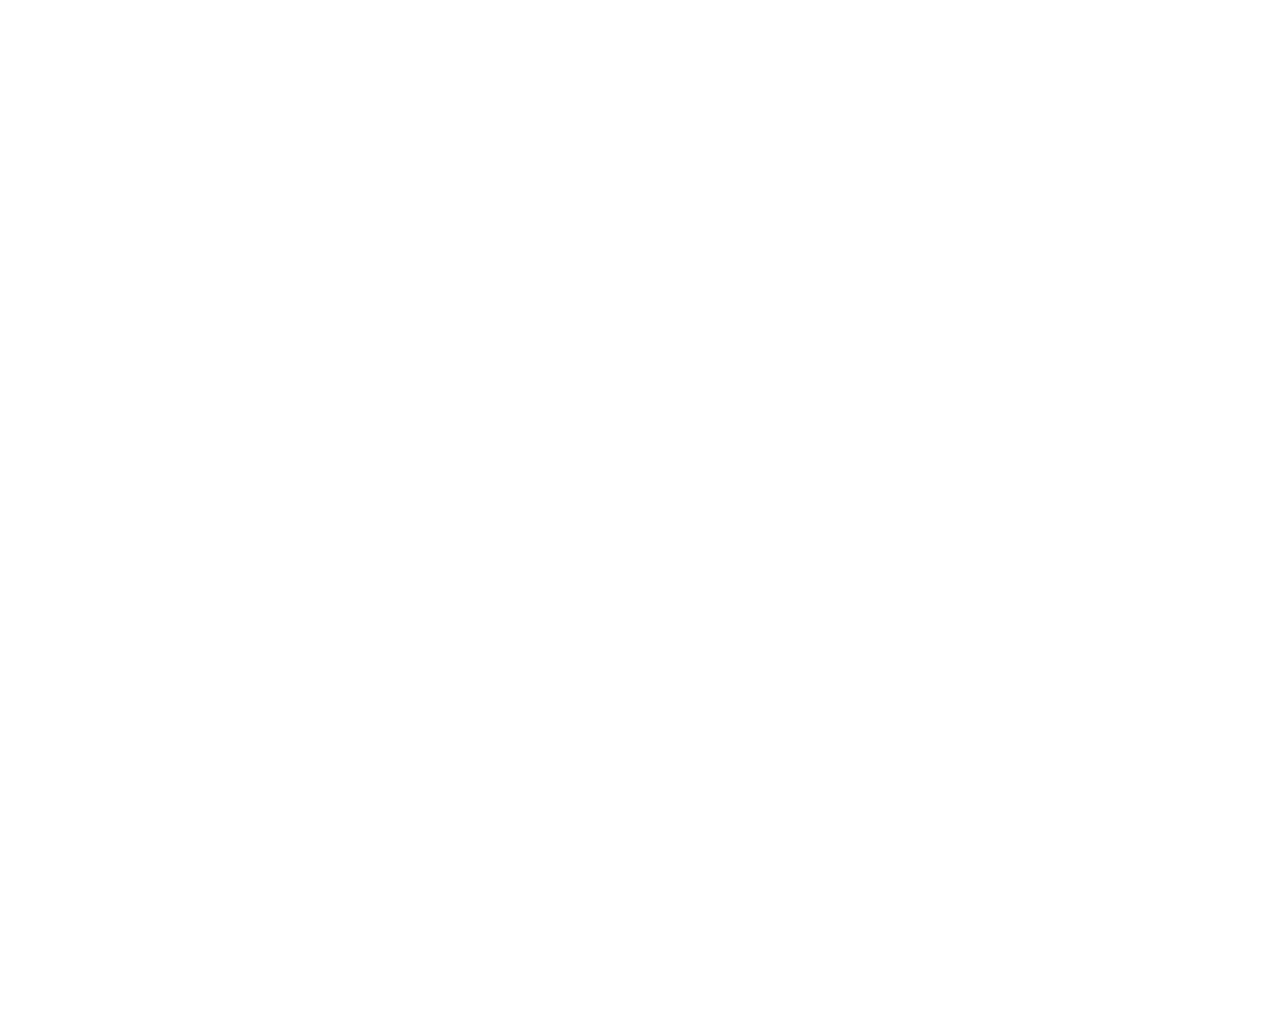
==== index.html @ 85df27fb "index e pastas" ====
<!DOCTYPE html>
<html lang="pt" dir="ltr">
    <head>
        <meta charset="utf-8">
        <link rel="stylesheet" href="css/Style_Jogo.css">
        <title>Desenhando no canvas</title>
    </head>
    <body>
        <header>
        </header>
        <section>
            <canvas id="canva" width="1000" height="1000"></canvas>
            <script src="java/avulso.js" charset="utf-8"></script>
            <script src="java/jogo.js" charset="utf-8"></script>
        </section>
    </body>
</html>
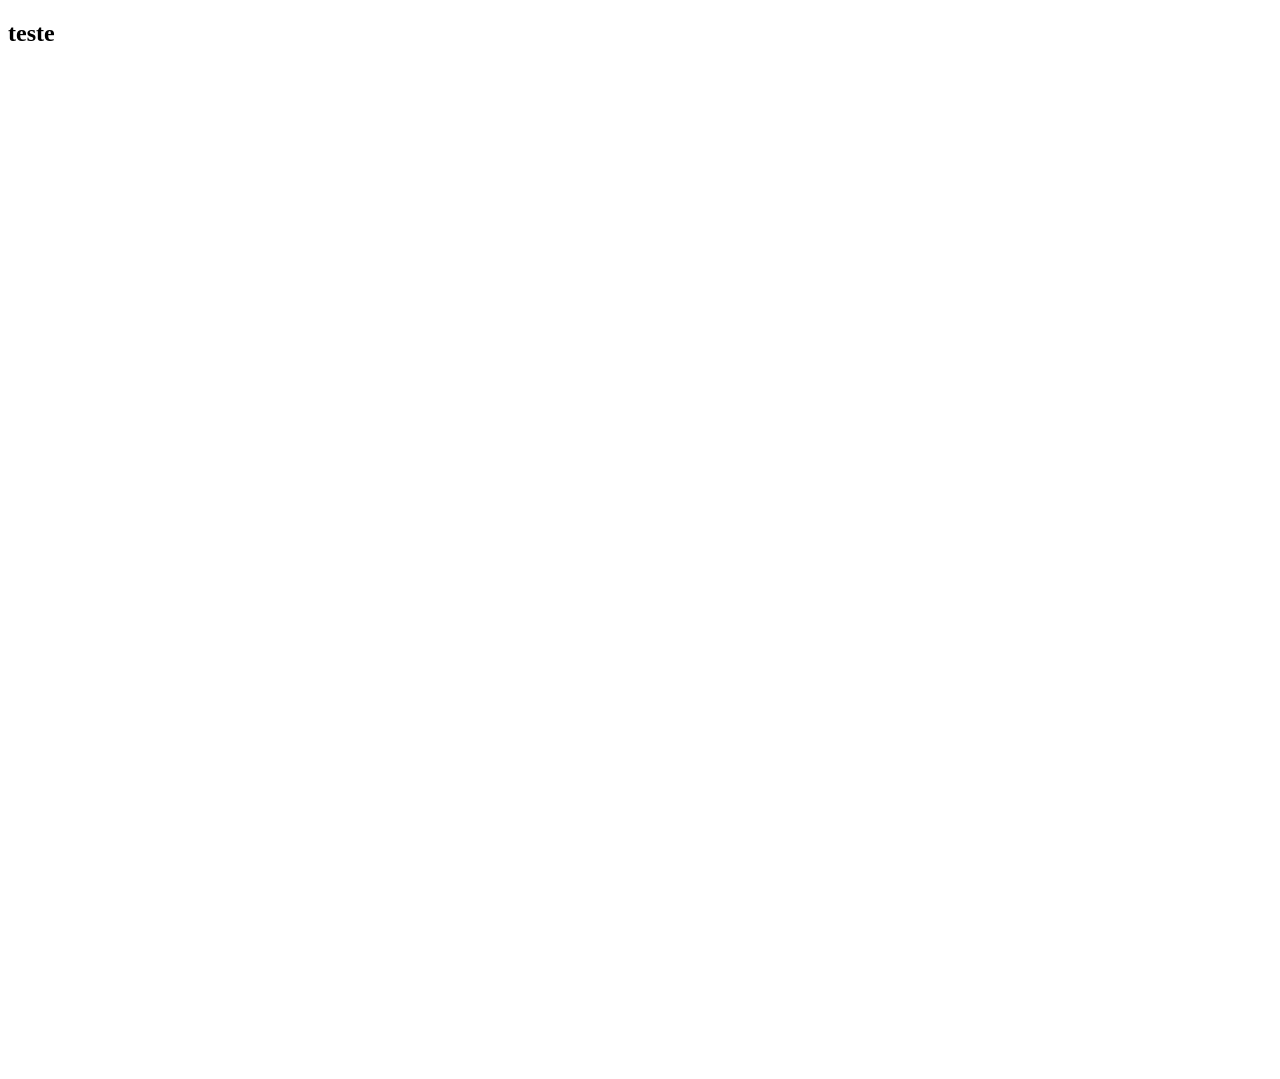
==== commit 2adfdf1c: "pequena mudança" ====
--- a/index.html
+++ b/index.html
@@ -8,6 +8,10 @@
     <body>
         <header>
         </header>
+
+        <section>
+            <h1>teste</h1>
+        </section>
         <section>
             <canvas id="canva" width="1000" height="1000"></canvas>
             <script src="java/avulso.js" charset="utf-8"></script>
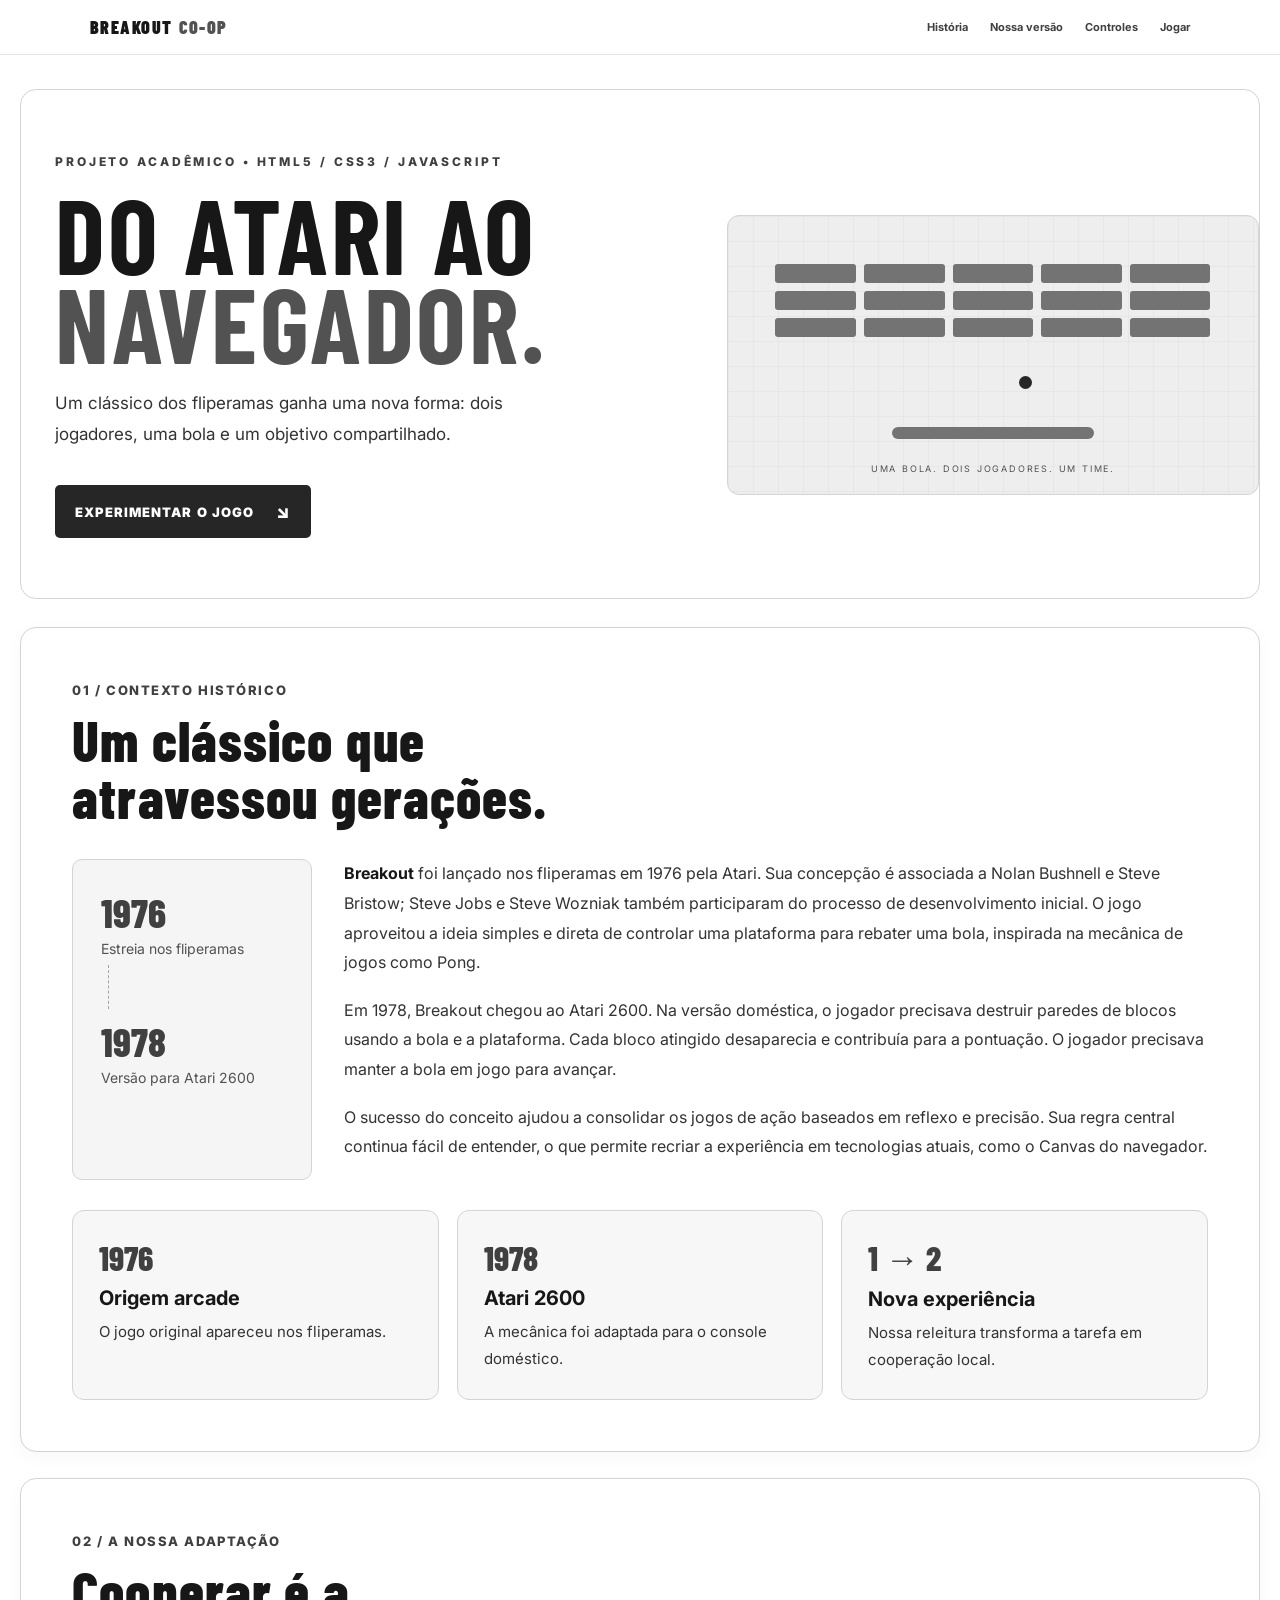
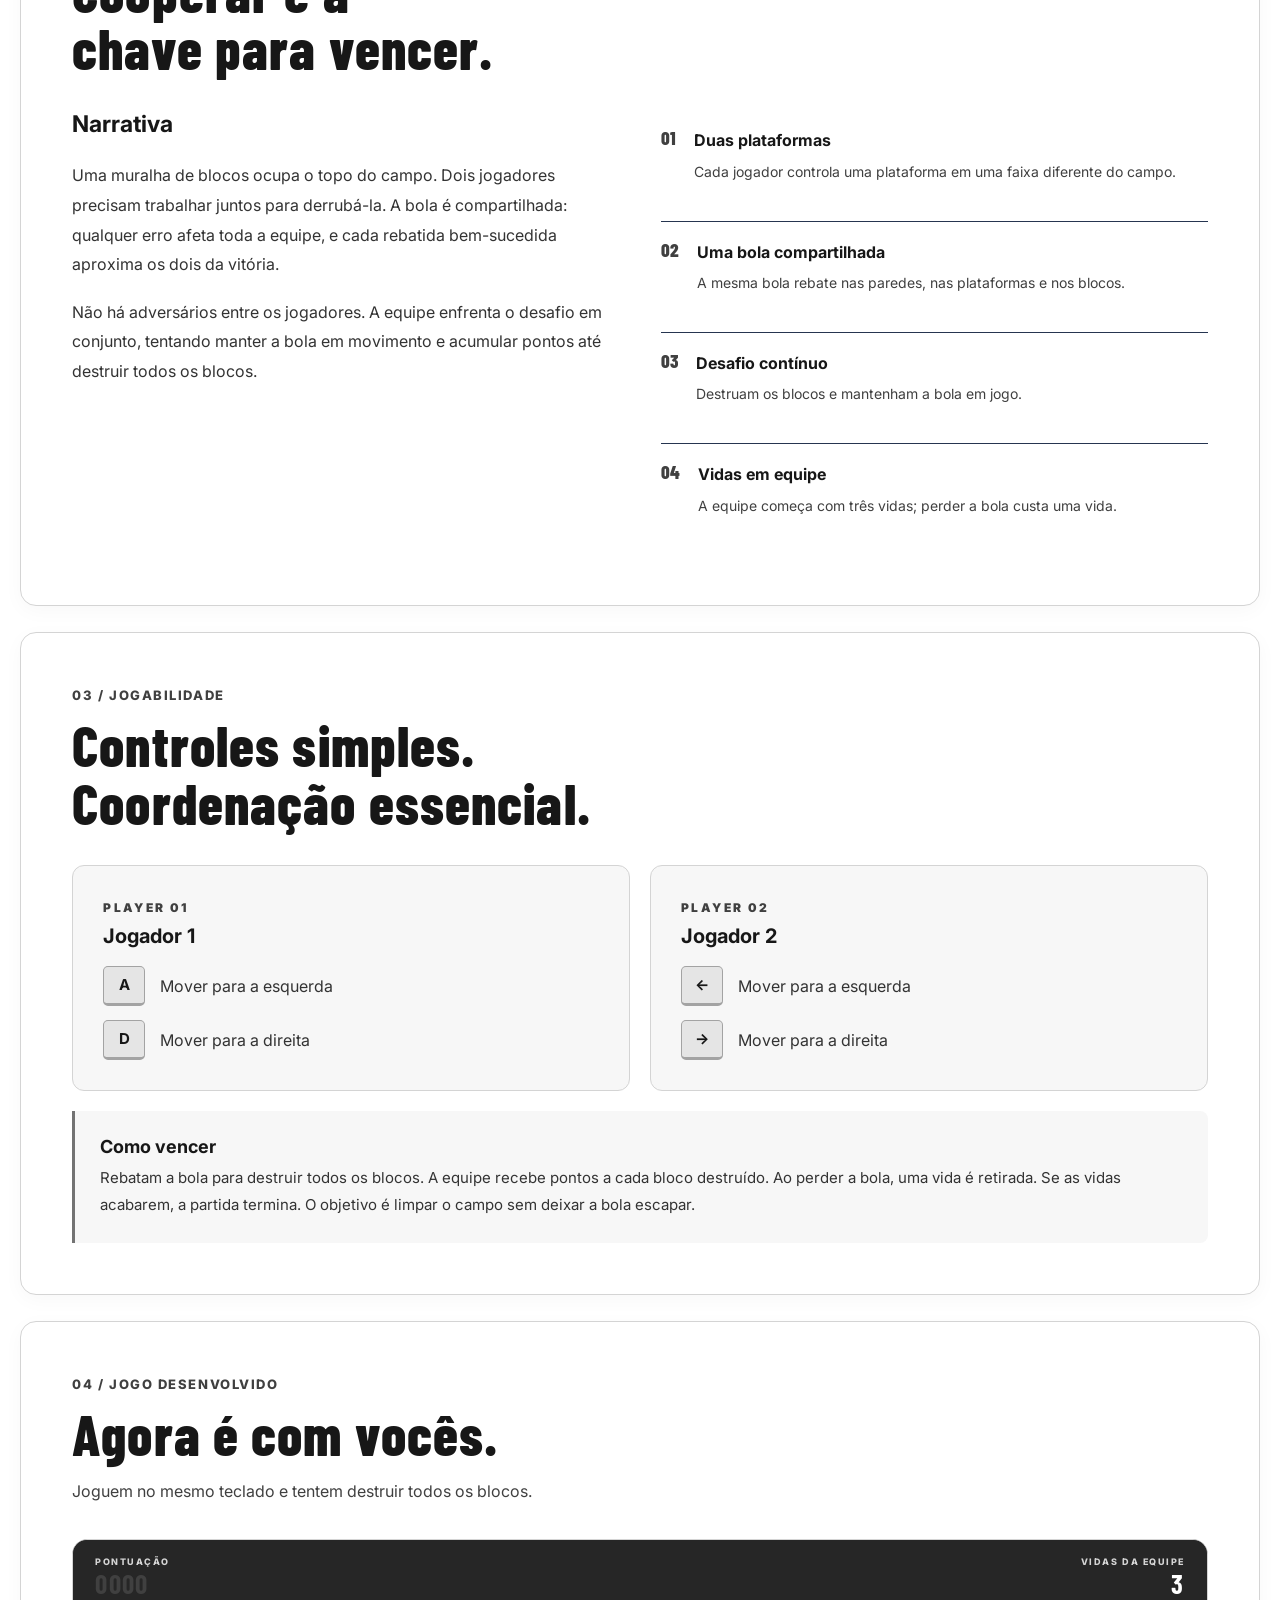
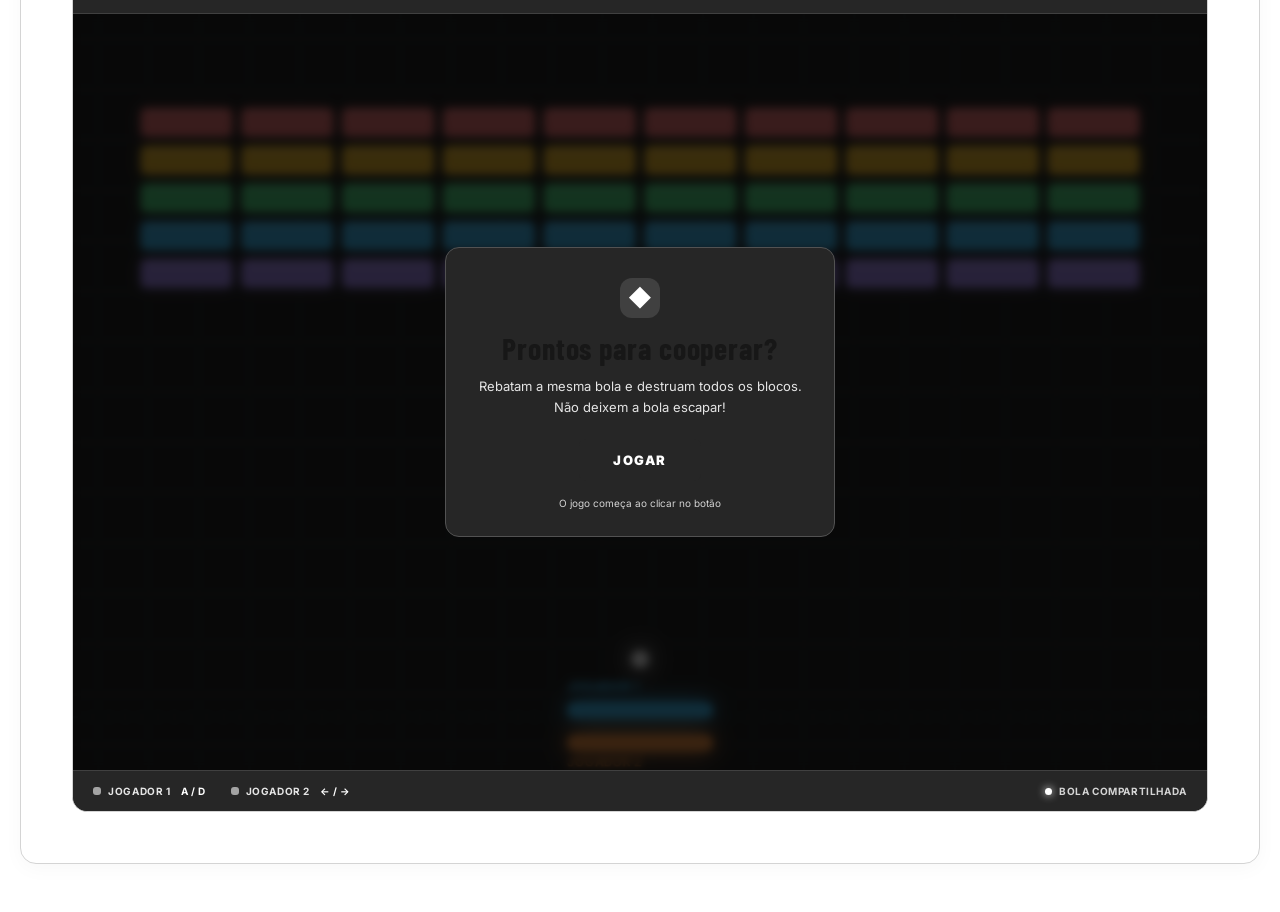
==== commit 2672c6f4: "organaização do projeto" ====
--- a/index.html
+++ b/index.html
@@ -1,21 +1,107 @@
 <!DOCTYPE html>
-<html lang="pt" dir="ltr">
-    <head>
-        <meta charset="utf-8">
-        <link rel="stylesheet" href="css/Style_Jogo.css">
-        <title>Desenhando no canvas</title>
-    </head>
-    <body>
-        <header>
-        </header>
+<html lang="pt-BR">
+<head>
+  <meta charset="UTF-8">
+  <meta name="viewport" content="width=device-width, initial-scale=1.0">
+  <meta name="description" content="Pesquisa e releitura cooperativa de Breakout, clássico da Atari, para navegador.">
+  <title>Breakout Co-op | Do Atari ao navegador</title>
+  <link rel="stylesheet" href="css/style.css">
+</head>
+<body>
+  <nav class="site-nav">
+    <a class="brand" href="#inicio">BREAKOUT<span>CO-OP</span></a>
+    <div class="nav-links">
+      <a href="#historia">História</a>
+      <a href="#proposta">Nossa versão</a>
+      <a href="#controles">Controles</a>
+      <a href="#jogo">Jogar</a>
+    </div>
+  </nav>
 
-        <section>
-            <h1>teste</h1>
-        </section>
-        <section>
-            <canvas id="canva" width="1000" height="1000"></canvas>
-            <script src="java/avulso.js" charset="utf-8"></script>
-            <script src="java/jogo.js" charset="utf-8"></script>
-        </section>
-    </body>
-</html>+  <main class="page">
+    <section class="hero" id="inicio">
+      <p class="eyebrow">PROJETO ACADÊMICO • HTML5 / CSS3 / JAVASCRIPT</p>
+      <h1>DO ATARI AO<br><span>NAVEGADOR.</span></h1>
+      <p class="hero-copy">Um clássico dos fliperamas ganha uma nova forma: dois jogadores, uma bola e um objetivo compartilhado.</p>
+      <a class="hero-cta" href="#jogo">EXPERIMENTAR O JOGO <span>↘</span></a>
+      <div class="hero-art" aria-hidden="true">
+        <div class="hero-bricks"><i></i><i></i><i></i><i></i><i></i><i></i><i></i><i></i><i></i><i></i><i></i><i></i><i></i><i></i><i></i></div>
+        <div class="hero-ball"></div><div class="hero-paddle"></div>
+        <span class="hero-caption">UMA BOLA. DOIS JOGADORES. UM TIME.</span>
+      </div>
+    </section>
+
+    <section class="content-section" id="historia">
+      <div class="section-heading"><span>01 / CONTEXTO HISTÓRICO</span><h2>Um clássico que<br>atravessou gerações.</h2></div>
+      <div class="history-layout">
+        <div class="year-card"><strong>1976</strong><span>Estreia nos fliperamas</span><div class="year-line"></div><strong>1978</strong><span>Versão para Atari 2600</span></div>
+        <div class="history-copy">
+          <p><strong>Breakout</strong> foi lançado nos fliperamas em 1976 pela Atari. Sua concepção é associada a Nolan Bushnell e Steve Bristow; Steve Jobs e Steve Wozniak também participaram do processo de desenvolvimento inicial. O jogo aproveitou a ideia simples e direta de controlar uma plataforma para rebater uma bola, inspirada na mecânica de jogos como Pong.</p>
+          <p>Em 1978, Breakout chegou ao Atari 2600. Na versão doméstica, o jogador precisava destruir paredes de blocos usando a bola e a plataforma. Cada bloco atingido desaparecia e contribuía para a pontuação. O jogador precisava manter a bola em jogo para avançar.</p>
+          <p>O sucesso do conceito ajudou a consolidar os jogos de ação baseados em reflexo e precisão. Sua regra central continua fácil de entender, o que permite recriar a experiência em tecnologias atuais, como o Canvas do navegador.</p>
+        </div>
+      </div>
+      <div class="fact-row">
+        <article><span class="fact-number">1976</span><h3>Origem arcade</h3><p>O jogo original apareceu nos fliperamas.</p></article>
+        <article><span class="fact-number">1978</span><h3>Atari 2600</h3><p>A mecânica foi adaptada para o console doméstico.</p></article>
+        <article><span class="fact-number">1 → 2</span><h3>Nova experiência</h3><p>Nossa releitura transforma a tarefa em cooperação local.</p></article>
+      </div>
+    </section>
+
+    <section class="content-section proposal" id="proposta">
+      <div class="section-heading"><span>02 / A NOSSA ADAPTAÇÃO</span><h2>Cooperar é a<br>chave para vencer.</h2></div>
+      <div class="proposal-grid">
+        <div>
+          <h3>Narrativa</h3>
+          <p>Uma muralha de blocos ocupa o topo do campo. Dois jogadores precisam trabalhar juntos para derrubá-la. A bola é compartilhada: qualquer erro afeta toda a equipe, e cada rebatida bem-sucedida aproxima os dois da vitória.</p>
+          <p>Não há adversários entre os jogadores. A equipe enfrenta o desafio em conjunto, tentando manter a bola em movimento e acumular pontos até destruir todos os blocos.</p>
+        </div>
+        <div class="mechanic-list">
+          <div><span>01</span><p><strong>Duas plataformas</strong><br><small>Cada jogador controla uma plataforma em uma faixa diferente do campo.</small></p></div>
+          <div><span>02</span><p><strong>Uma bola compartilhada</strong><br><small>A mesma bola rebate nas paredes, nas plataformas e nos blocos.</small></p></div>
+          <div><span>03</span><p><strong>Desafio contínuo</strong><br><small>Destruam os blocos e mantenham a bola em jogo.</small></p></div>
+          <div><span>04</span><p><strong>Vidas em equipe</strong><br><small>A equipe começa com três vidas; perder a bola custa uma vida.</small></p></div>
+        </div>
+      </div>
+    </section>
+
+    <section class="content-section controls-section" id="controles">
+      <div class="section-heading"><span>03 / JOGABILIDADE</span><h2>Controles simples.<br>Coordenação essencial.</h2></div>
+      <div class="controls-grid">
+        <article class="control-card cyan-card"><span class="player-tag">PLAYER 01</span><h3>Jogador 1</h3><div class="key-row"><kbd>A</kbd><span>Mover para a esquerda</span></div><div class="key-row"><kbd>D</kbd><span>Mover para a direita</span></div></article>
+        <article class="control-card pink-card"><span class="player-tag">PLAYER 02</span><h3>Jogador 2</h3><div class="key-row"><kbd>←</kbd><span>Mover para a esquerda</span></div><div class="key-row"><kbd>→</kbd><span>Mover para a direita</span></div></article>
+      </div>
+      <div class="rules-box"><strong>Como vencer</strong><p>Rebatam a bola para destruir todos os blocos. A equipe recebe pontos a cada bloco destruído. Ao perder a bola, uma vida é retirada. Se as vidas acabarem, a partida termina. O objetivo é limpar o campo sem deixar a bola escapar.</p></div>
+    </section>
+
+    <section class="content-section play-section" id="jogo">
+      <div class="section-heading"><span>04 / JOGO DESENVOLVIDO</span><h2>Agora é com vocês.</h2><p>Joguem no mesmo teclado e tentem destruir todos os blocos.</p></div>
+      <section class="game-shell">
+        <div class="hud">
+          <div class="stat"><span class="stat-label">PONTUAÇÃO</span><strong id="score">0000</strong></div>
+          <div class="stat right-stat"><span class="stat-label">VIDAS DA EQUIPE</span><strong id="lives">3</strong></div>
+        </div>
+        <div class="canvas-wrap">
+          <canvas id="gameCanvas" width="900" height="600" aria-label="Jogo Breakout cooperativo"></canvas>
+          <div class="overlay" id="overlay">
+            <div class="overlay-card">
+              <div class="mini-icon">◆</div>
+              <h2 id="overlayTitle">Prontos para cooperar?</h2>
+              <p id="overlayText">Rebatam a mesma bola e destruam todos os blocos. Não deixem a bola escapar!</p>
+              <button id="startButton" type="button">JOGAR</button>
+              <p class="overlay-hint">O jogo começa ao clicar no botão</p>
+            </div>
+          </div>
+        </div>
+        <div class="game-footer">
+          <span><i class="key-dot p1"></i> JOGADOR 1 <b>A / D</b></span>
+          <span><i class="key-dot p2"></i> JOGADOR 2 <b>← / →</b></span>
+          <span class="shared-note"><i class="ball-dot"></i> BOLA COMPARTILHADA</span>
+        </div>
+      </section>
+    </section>
+    <footer></footer>
+  </main>
+  <script src="js/script.js"></script>
+</body>
+</html>
--- a/css/style.css
+++ b/css/style.css
@@ -0,0 +1,339 @@
+@import url('https://fonts.googleapis.com/css2?family=Barlow+Condensed:wght@500;600;700;800;900&family=Inter:wght@400;500;600;700&display=swap');
+
+:root {
+  color-scheme: dark;
+  --bg: #111827;
+  --panel: #1f2937;
+  --line: #374151;
+  --muted: #9ca3af;
+  --cyan: #93c5fd;
+  --pink: #93c5fd;
+}
+* { box-sizing: border-box; }
+body {
+  margin: 0;
+  min-height: 100vh;
+  background: radial-gradient(ellipse at 50% -15%, #19264a 0, #080c18 52%);
+  color: #f4f7ff;
+  font-family: Inter, Arial, sans-serif;
+}
+.page { width: min(1100px, calc(100% - 32px)); margin: 0 auto; padding: 38px 0 22px; }
+.top { display:flex; align-items:flex-end; justify-content:space-between; gap:20px; margin-bottom:22px; }
+.eyebrow { margin:0 0 7px; color:var(--cyan); font-size:11px; font-weight:800; letter-spacing:.24em; }
+h1 { margin:0; font-family:"Barlow Condensed", Impact, sans-serif; font-size:clamp(42px, 7vw, 68px); line-height:.95; letter-spacing:.025em; }
+h1 span { color:var(--pink); }
+.subtitle { color:var(--muted); margin:12px 0 0; font-size:14px; }
+.status { display:flex; align-items:center; gap:9px; padding:10px 13px; border:1px solid var(--line); border-radius:99px; color:#b8c4db; font-size:12px; white-space:nowrap; margin-bottom:4px; }
+.status-dot { width:7px; height:7px; border-radius:50%; background:#ffd166; box-shadow:0 0 12px #ffd16680; }
+.game-shell { border:1px solid #2b3b5a; border-radius:15px; overflow:hidden; background:#0c1324; box-shadow:0 20px 70px #0008; }
+.hud { display:grid; grid-template-columns:1fr 1fr 1fr; padding:16px 22px; background:#101a30; border-bottom:1px solid #263550; }
+.stat { display:flex; flex-direction:column; gap:3px; }
+.center-stat { align-items:center; }
+.right-stat { align-items:flex-end; }
+.stat-label { font-size:9px; letter-spacing:.17em; font-weight:800; color:#8192b3; }
+.stat strong { font-family:"Barlow Condensed", Impact, sans-serif; font-size:27px; letter-spacing:.05em; line-height:1; }
+#score { color:var(--cyan); } #level { color:var(--pink); }
+.canvas-wrap { position:relative; width:100%; background:#080e1e; }
+canvas { display:block; width:100%; height:auto; aspect-ratio:3 / 2; }
+.overlay { position:absolute; inset:0; display:flex; align-items:center; justify-content:center; padding:20px; background:#060b17c9; backdrop-filter:blur(4px); }
+.overlay.hidden { display:none; }
+.overlay-card { width:min(390px,100%); text-align:center; padding:30px 28px 25px; border:1px solid #344665; border-radius:14px; background:linear-gradient(145deg,#172440f5,#0d1529f5); box-shadow:0 15px 50px #0008; }
+.mini-icon { display:grid; place-items:center; margin:0 auto 12px; width:40px; height:40px; border-radius:12px; background:#57e6ff1c; color:var(--cyan); font-size:23px; }
+.overlay h2 { margin:0; font-family:"Barlow Condensed",Impact,sans-serif; font-size:30px; letter-spacing:.03em; }
+.overlay p { color:#a9b7d0; font-size:13px; line-height:1.65; margin:10px 0 20px; }
+button { border:0; border-radius:7px; background:var(--cyan); color:#06111d; padding:13px 34px; font:900 13px Inter,sans-serif; letter-spacing:.12em; cursor:pointer; transition:transform .15s,filter .15s; box-shadow:0 5px 22px #57e6ff30; }
+button:hover { filter:brightness(1.12); transform:translateY(-2px); }
+button:active { transform:translateY(0); }
+.overlay .overlay-hint { margin:14px 0 0; font-size:10px; color:#6f82a5; }
+.game-footer { display:flex; flex-wrap:wrap; align-items:center; gap:18px 25px; padding:14px 20px; background:#101a30; border-top:1px solid #263550; color:#aebbd2; font-size:10px; font-weight:700; letter-spacing:.06em; }
+.game-footer span { display:flex; align-items:center; gap:7px; }
+.game-footer b { color:#f3f6ff; margin-left:3px; }
+.key-dot { display:inline-block; width:8px; height:8px; border-radius:3px; }
+.p1 { background:var(--cyan); } .p2 { background:var(--pink); }
+.shared-note { margin-left:auto; color:#7588aa; }
+.ball-dot { width:7px; height:7px; border-radius:50%; background:#fff; box-shadow:0 0 8px #fff; }
+.info-grid { display:grid; grid-template-columns:repeat(3,1fr); gap:13px; margin-top:17px; }
+.info-card { position:relative; padding:19px 18px; border:1px solid #202e49; border-radius:11px; background:#0e1628a8; }
+.card-icon { color:var(--cyan); font:800 11px "Barlow Condensed",sans-serif; letter-spacing:.12em; margin-bottom:10px; }
+.info-card h3 { margin:0 0 8px; font-size:13px; }
+.info-card p { margin:0; color:#91a0bb; font-size:11px; line-height:1.7; }
+footer { text-align:center; color:#586984; font-size:10px; padding:23px 0 0; }
+@media (max-width:650px) {
+  .page { width:calc(100% - 18px); padding-top:24px; }
+  .top { align-items:flex-start; flex-direction:column; }
+  .status { margin:0; }
+  .hud { padding:12px; }
+  .game-footer { gap:12px 16px; padding:13px; }
+  .shared-note { margin-left:0; }
+  .info-grid { grid-template-columns:1fr; }
+  .overlay-card { padding:20px 17px; }
+  .overlay h2 { font-size:25px; }
+}
+
+
+/* Estilos adicionais do site de pesquisa */
+html { scroll-behavior: smooth; scroll-padding-top: 82px; }
+.site-nav { position:sticky; top:0; z-index:10; display:flex; justify-content:space-between; align-items:center; gap:20px; padding:16px max(22px, calc((100% - 1100px)/2)); border-bottom:1px solid #263550; background:#080c18ed; backdrop-filter:blur(14px); }
+.brand { color:#f4f7ff; text-decoration:none; font:900 18px "Barlow Condensed",Impact,sans-serif; letter-spacing:.08em; }
+.brand span { color:var(--cyan); margin-left:6px; }
+.nav-links { display:flex; gap:22px; }
+.nav-links a { color:#a9b7d0; text-decoration:none; font-size:11px; font-weight:700; }
+.nav-links a:hover, .references a:hover { color:var(--cyan); }
+.hero { position:relative; min-height:510px; padding:78px 0 56px; overflow:hidden; }
+.hero h1 { font-size:clamp(58px, 10vw, 105px); line-height:.85; margin:20px 0; }
+.hero h1 span { color:var(--cyan); }
+.hero-copy { max-width:470px; color:#a9b7d0; font-size:15px; line-height:1.8; }
+.hero-cta { display:inline-flex; align-items:center; gap:22px; margin-top:18px; padding:14px 18px; background:var(--cyan); color:#07111d; border-radius:5px; text-decoration:none; font-size:11px; font-weight:900; letter-spacing:.08em; }
+.hero-cta span { font-size:18px; }
+.hero-art { position:absolute; width:43%; right:0; top:125px; height:280px; border:1px solid #263550; border-radius:12px; background:linear-gradient(145deg,#111b32,#080e1e); overflow:hidden; transform:perspective(800px) rotateY(-7deg); box-shadow:0 20px 65px #0007; }
+.hero-art:before { content:""; position:absolute; inset:0; background-image:linear-gradient(#5675a61a 1px,transparent 1px),linear-gradient(90deg,#5675a61a 1px,transparent 1px); background-size:25px 25px; }
+.hero-bricks { position:absolute; top:48px; left:9%; right:9%; display:grid; grid-template-columns:repeat(5,1fr); gap:8px; }
+.hero-bricks i { height:19px; border-radius:3px; background:#ff5fb7; box-shadow:0 0 12px #ff5fb744; }
+.hero-bricks i:nth-child(5n+2) { background:#ffd166; }.hero-bricks i:nth-child(5n+3) { background:#7d7cff; }.hero-bricks i:nth-child(5n+4) { background:#57e6ff; }.hero-bricks i:nth-child(5n) { background:#68f0b2; }
+.hero-ball { position:absolute; width:13px; height:13px; top:160px; left:55%; border-radius:50%; background:#fff; box-shadow:0 0 18px #fff; }
+.hero-paddle { position:absolute; bottom:55px; left:31%; width:38%; height:12px; border-radius:8px; background:var(--cyan); box-shadow:0 0 20px #57e6ff88; }
+.hero-caption { position:absolute; bottom:20px; width:100%; text-align:center; font-size:9px; letter-spacing:.2em; color:#7486a7; }
+.content-section { padding:62px 0 25px; }
+.section-heading { margin-bottom:30px; }
+.section-heading > span { color:var(--cyan); font-size:10px; font-weight:800; letter-spacing:.2em; }
+.section-heading h2 { margin:12px 0 0; font:800 clamp(32px,5vw,48px)/.98 "Barlow Condensed",Impact,sans-serif; letter-spacing:.02em; }
+.section-heading > p { color:var(--muted); font-size:13px; }
+.history-layout { display:grid; grid-template-columns:220px 1fr; gap:38px; }
+.year-card { display:flex; flex-direction:column; align-items:flex-start; padding:24px; border:1px solid #263550; border-radius:10px; background:#10182b; }
+.year-card strong { color:var(--pink); font:800 34px "Barlow Condensed",sans-serif; }
+.year-card span { color:#9aa8c3; font-size:11px; margin-top:4px; }
+.year-line { height:44px; border-left:1px dashed #526583; margin:8px 0 8px 7px; }
+.history-copy p,.proposal-grid p { color:#a7b4cc; font-size:13px; line-height:1.9; margin:0 0 15px; }
+.history-copy strong { color:#f4f7ff; }
+.source-note { border-left:2px solid var(--cyan); padding-left:12px; font-size:11px!important; color:#7486a7!important; }
+.fact-row { display:grid; grid-template-columns:repeat(3,1fr); gap:13px; margin-top:25px; }
+.fact-row article,.tech-grid article { padding:20px; background:#0e1628; border:1px solid #202e49; border-radius:9px; }
+.fact-number { color:var(--cyan); font:800 27px "Barlow Condensed",sans-serif; }
+.fact-row h3 { font-size:13px; margin:8px 0; }.fact-row p,.tech-grid p { color:#91a0bb; font-size:11px; line-height:1.7; margin:0; }
+.proposal { margin-top:35px; padding:42px 28px; border:1px solid #263550; border-radius:14px; background:linear-gradient(135deg,#111a30,#0b1222); }
+.proposal-grid { display:grid; grid-template-columns:1fr 1fr; gap:35px; }
+.proposal-grid h3 { margin-top:0; font-size:18px; }
+.mechanic-list > div { display:flex; gap:14px; padding:12px 0; border-bottom:1px solid #263550; }
+.mechanic-list > div:last-child { border-bottom:0; }
+.mechanic-list > div > span { color:var(--pink); font:800 15px "Barlow Condensed",sans-serif; }
+.mechanic-list p { margin:0; }.mechanic-list strong { color:#f4f7ff; font-size:12px; }.mechanic-list small { display:inline-block; margin-top:4px; font-size:11px; }
+.controls-grid { display:grid; grid-template-columns:1fr 1fr; gap:15px; }
+.control-card { border:1px solid #263550; border-radius:10px; padding:23px; background:#0e1628; }
+.player-tag { font-size:9px; font-weight:900; letter-spacing:.2em; color:var(--cyan); }.pink-card .player-tag { color:var(--pink); }
+.control-card h3 { font-size:18px; margin:8px 0 18px; }
+.key-row { display:flex; align-items:center; gap:12px; margin-top:10px; color:#a9b7d0; font-size:12px; }
+kbd { display:inline-grid; place-items:center; min-width:34px; height:32px; padding:0 7px; border:1px solid #40516e; border-bottom-width:3px; border-radius:5px; background:#17233b; color:#fff; font:700 12px Inter,sans-serif; }
+.rules-box { margin-top:14px; padding:20px; border-left:3px solid var(--pink); background:#151426; border-radius:0 8px 8px 0; }
+.rules-box strong { font-size:13px; }.rules-box p { margin:7px 0 0; color:#a9b7d0; font-size:12px; line-height:1.8; }
+.play-section { padding-top:75px; }.play-section .game-shell { margin-top:25px; }
+.tech-grid { display:grid; grid-template-columns:repeat(4,1fr); gap:12px; }.tech-grid article strong { color:var(--cyan); font-size:14px; }.tech-grid code { color:#ff9fd2; }
+.references ol { padding-left:22px; }.references li { padding:9px 0 9px 5px; color:var(--pink); }.references a { color:#e9efff; font-size:13px; font-weight:700; }.references li p { margin:5px 0 0; color:#91a0bb; font-size:11px; line-height:1.6; }
+.disclaimer { margin-top:25px; padding:15px; border:1px solid #263550; border-radius:7px; color:#8192b3; font-size:11px; line-height:1.7; }
+@media(max-width:760px) {
+ .site-nav { align-items:flex-start; flex-direction:column; padding:13px 16px; gap:12px; }.nav-links { flex-wrap:wrap; gap:12px 17px; }
+ .hero { min-height:650px; padding-top:55px; }.hero-art { top:360px; width:100%; height:230px; }
+ .history-layout,.proposal-grid { grid-template-columns:1fr; gap:22px; }.year-card { display:grid; grid-template-columns:auto 1fr; align-items:center; gap:5px 14px; }.year-line { display:none; }
+ .fact-row { grid-template-columns:1fr; }.tech-grid { grid-template-columns:1fr 1fr; }.proposal { padding:28px 18px; }
+}
+@media(max-width:480px) { .controls-grid,.tech-grid { grid-template-columns:1fr; }.hero h1 { font-size:58px; } }
+
+/* Ajustes solicitados */
+.hud { grid-template-columns: 1fr 1fr; }
+.reference-links { display:flex; flex-direction:column; align-items:flex-start; gap:13px; padding:3px 0 20px; }
+.reference-links a { color:#e9efff; font-size:13px; font-weight:700; text-decoration:underline; text-decoration-color:#40516e; text-underline-offset:4px; }
+.reference-links a:hover { color:var(--cyan); }
+footer:empty { display:none; }
+
+/* Remoção visual do indicador de fase */
+.hud { grid-template-columns: 1fr 1fr; }
+.reference-links { display:flex; flex-direction:column; align-items:flex-start; gap:13px; padding:3px 0 20px; }
+.reference-links a { color:#e9efff; font-size:13px; font-weight:700; text-decoration:underline; text-decoration-color:#40516e; text-underline-offset:4px; }
+.reference-links a:hover { color:var(--cyan); }
+footer:empty { display:none; }
+
+
+/* Paleta simplificada: tons de cinza e um único azul */
+body { background: #171717; color: #f5f5f5; }
+.site-nav { background: #171717; border-color: #404040; backdrop-filter: none; }
+.game-shell, .hero-art, .overlay-card, .proposal { background: #262626; box-shadow: none; }
+.game-shell, .hero-art, .overlay-card, .proposal, .info-card, .control-card, .fact-row article, .tech-grid article, .year-card { border-color: #404040; }
+.hud, .game-footer { background: #262626; border-color: #404040; }
+.canvas-wrap { background: #171717; }
+button, .hero-cta { background: #d4d4d4; color: #171717; box-shadow: none; }
+button:hover { filter: brightness(1.05); }
+.hero-art { transform: none; }
+.hero-art:before { background-image: linear-gradient(#ffffff0a 1px,transparent 1px),linear-gradient(90deg,#ffffff0a 1px,transparent 1px); }
+.hero-bricks i, .hero-bricks i:nth-child(5n+2), .hero-bricks i:nth-child(5n+3), .hero-bricks i:nth-child(5n+4), .hero-bricks i:nth-child(5n), .hero-paddle { background: #a3a3a3; box-shadow: none; }
+.status-dot { background: #a3a3a3; box-shadow: none; }
+.mini-icon { background: #404040; color: #d4d4d4; }
+.key-dot, .p1, .p2 { background: #a3a3a3; }
+.rules-box { background: #262626; border-color: #a3a3a3; }
+.year-card strong, .fact-number, .card-icon, .section-heading > span, .player-tag, .pink-card .player-tag, .tech-grid article strong, .mechanic-list > div > span { color: #d4d4d4; }
+.references a, .reference-links a { color: #d1d5db; }
+.nav-links a:hover, .references a:hover, .reference-links a:hover { color: #d4d4d4; }
+
+/* Tema claro: fundo branco e contraste alto para leitura */
+:root {
+  color-scheme: light;
+  --bg: #ffffff;
+  --panel: #f5f5f5;
+  --line: #d4d4d4;
+  --muted: #525252;
+  --cyan: #404040;
+  --pink: #404040;
+}
+body {
+  background: #ffffff;
+  color: #171717;
+}
+.site-nav {
+  background: #ffffff;
+  border-color: #e5e5e5;
+}
+.brand { color: #171717; }
+.brand span, h1 span, .hero h1 span { color: #525252; }
+.nav-links a { color: #404040; }
+.nav-links a:hover, .references a:hover, .reference-links a:hover { color: #000000; }
+.eyebrow, .section-heading > span, .card-icon, .fact-number,
+.year-card strong, .player-tag, .pink-card .player-tag,
+.tech-grid article strong, .mechanic-list > div > span { color: #404040; }
+.subtitle, .hero-copy, .section-heading > p,
+.history-copy p, .proposal-grid p, .fact-row p, .tech-grid p,
+.info-card p, .overlay p, .key-row, .rules-box p { color: #404040; }
+.history-copy strong, .mechanic-list strong { color: #171717; }
+.hero-art, .proposal, .info-card, .control-card, .fact-row article,
+.tech-grid article, .year-card, .rules-box {
+  background: #f5f5f5;
+  border-color: #d4d4d4;
+  box-shadow: none;
+}
+.hero-art { background: #eeeeee; }
+.hero-art:before {
+  background-image: linear-gradient(#00000008 1px,transparent 1px),linear-gradient(90deg,#00000008 1px,transparent 1px);
+}
+.hero-bricks i, .hero-bricks i:nth-child(5n+2), .hero-bricks i:nth-child(5n+3),
+.hero-bricks i:nth-child(5n+4), .hero-bricks i:nth-child(5n), .hero-paddle {
+  background: #737373;
+}
+.hero-ball { background: #262626; box-shadow: none; }
+.hero-caption, .year-card span, .source-note { color: #525252 !important; }
+.hero-cta, button { background: #262626; color: #ffffff; }
+.status { color: #404040; border-color: #d4d4d4; }
+.status-dot { background: #737373; }
+.year-line { border-color: #a3a3a3; }
+kbd { background: #e5e5e5; border-color: #a3a3a3; color: #171717; }
+.rules-box { border-left-color: #737373; }
+.game-shell { border-color: #d4d4d4; }
+/* A área jogável mantém contraste próprio para não prejudicar o jogo. */
+.game-shell .hud, .game-shell .game-footer { background: #262626; border-color: #404040; color: #e5e5e5; }
+.game-shell .stat-label { color: #d4d4d4; }
+.game-shell .stat strong, .game-shell .game-footer b { color: #ffffff; }
+.game-shell .canvas-wrap { background: #171717; }
+.game-shell .overlay { background: #060606c9; }
+.game-shell .overlay-card { background: #262626; border-color: #525252; }
+.game-shell .overlay p { color: #e5e5e5; }
+.game-shell .overlay .overlay-hint { color: #d4d4d4; }
+.game-shell .mini-icon { background: #404040; color: #ffffff; }
+.game-shell .shared-note { color: #d4d4d4; }
+.reference-links a, .references a { color: #262626; }
+.disclaimer { color: #404040; border-color: #d4d4d4; }
+footer { color: #525252; }
+
+/* Layout de leitura: tópicos em caixas amplas, com tipografia maior */
+.page {
+  width: min(1240px, calc(100% - 40px));
+  padding-top: 34px;
+}
+.hero {
+  padding: 64px 34px 54px;
+  margin-bottom: 28px;
+  border: 1px solid #d4d4d4;
+  border-radius: 16px;
+  background: #ffffff;
+}
+.content-section {
+  padding: clamp(30px, 4vw, 54px);
+  margin: 26px 0;
+  border: 1px solid #d4d4d4;
+  border-radius: 16px;
+  background: #ffffff;
+  box-shadow: 0 5px 20px #00000008;
+}
+.content-section.proposal {
+  margin-top: 26px;
+  background: #ffffff;
+}
+.section-heading {
+  margin-bottom: 34px;
+}
+.section-heading > span {
+  font-size: 13px;
+  letter-spacing: .12em;
+}
+.section-heading h2 {
+  font-size: clamp(38px, 5vw, 56px);
+  line-height: 1.02;
+}
+.section-heading > p {
+  font-size: 16px;
+  line-height: 1.7;
+}
+.history-layout {
+  grid-template-columns: minmax(180px, 240px) minmax(0, 1fr);
+  gap: 32px;
+}
+.history-copy p, .proposal-grid p {
+  color: #333333;
+  font-size: 16px;
+  line-height: 1.85;
+  margin-bottom: 18px;
+}
+.history-copy strong, .mechanic-list strong { color: #171717; }
+.year-card { padding: 28px; }
+.year-card strong { font-size: 40px; }
+.year-card span { font-size: 14px; }
+.fact-row { gap: 18px; margin-top: 30px; }
+.fact-row article, .tech-grid article, .control-card {
+  padding: 26px;
+  border-radius: 12px;
+  background: #f7f7f7;
+  border-color: #d4d4d4;
+}
+.fact-number { font-size: 34px; }
+.fact-row h3, .control-card h3 { font-size: 20px; }
+.fact-row p, .tech-grid p {
+  color: #333333;
+  font-size: 15px;
+  line-height: 1.8;
+}
+.proposal-grid { gap: 42px; }
+.proposal-grid h3 { font-size: 23px; }
+.mechanic-list > div { padding: 16px 0; gap: 18px; }
+.mechanic-list > div > span { font-size: 19px; }
+.mechanic-list strong { font-size: 16px; }
+.mechanic-list small { font-size: 14px; line-height: 1.65; color: #404040; }
+.controls-grid { gap: 20px; }
+.control-card { padding: 30px; }
+.player-tag { font-size: 12px; }
+.key-row { gap: 15px; margin-top: 14px; font-size: 16px; color: #333333; }
+kbd { min-width: 42px; height: 40px; font-size: 15px; }
+.rules-box { padding: 25px; margin-top: 20px; background: #f7f7f7; }
+.rules-box strong { font-size: 18px; }
+.rules-box p { font-size: 15px; line-height: 1.8; color: #333333; }
+.play-section .game-shell { margin-top: 30px; }
+.tech-grid { grid-template-columns: repeat(2, minmax(0, 1fr)); gap: 18px; }
+.tech-grid article strong { font-size: 19px; }
+.tech-grid code { color: #262626; font-size: .95em; }
+.hero-copy { color: #333333; font-size: 17px; line-height: 1.85; }
+.eyebrow { font-size: 12px; color: #404040; }
+.hero-cta { font-size: 13px; padding: 16px 20px; }
+
+@media (max-width: 760px) {
+  .page { width: calc(100% - 20px); padding-top: 20px; }
+  .hero { padding: 34px 22px 28px; min-height: 640px; }
+  .content-section { padding: 28px 20px; margin: 18px 0; border-radius: 12px; }
+  .history-layout, .proposal-grid { grid-template-columns: 1fr; gap: 22px; }
+  .fact-row, .tech-grid { grid-template-columns: 1fr; }
+  .section-heading h2 { font-size: clamp(34px, 9vw, 46px); }
+  .history-copy p, .proposal-grid p { font-size: 15px; }
+}
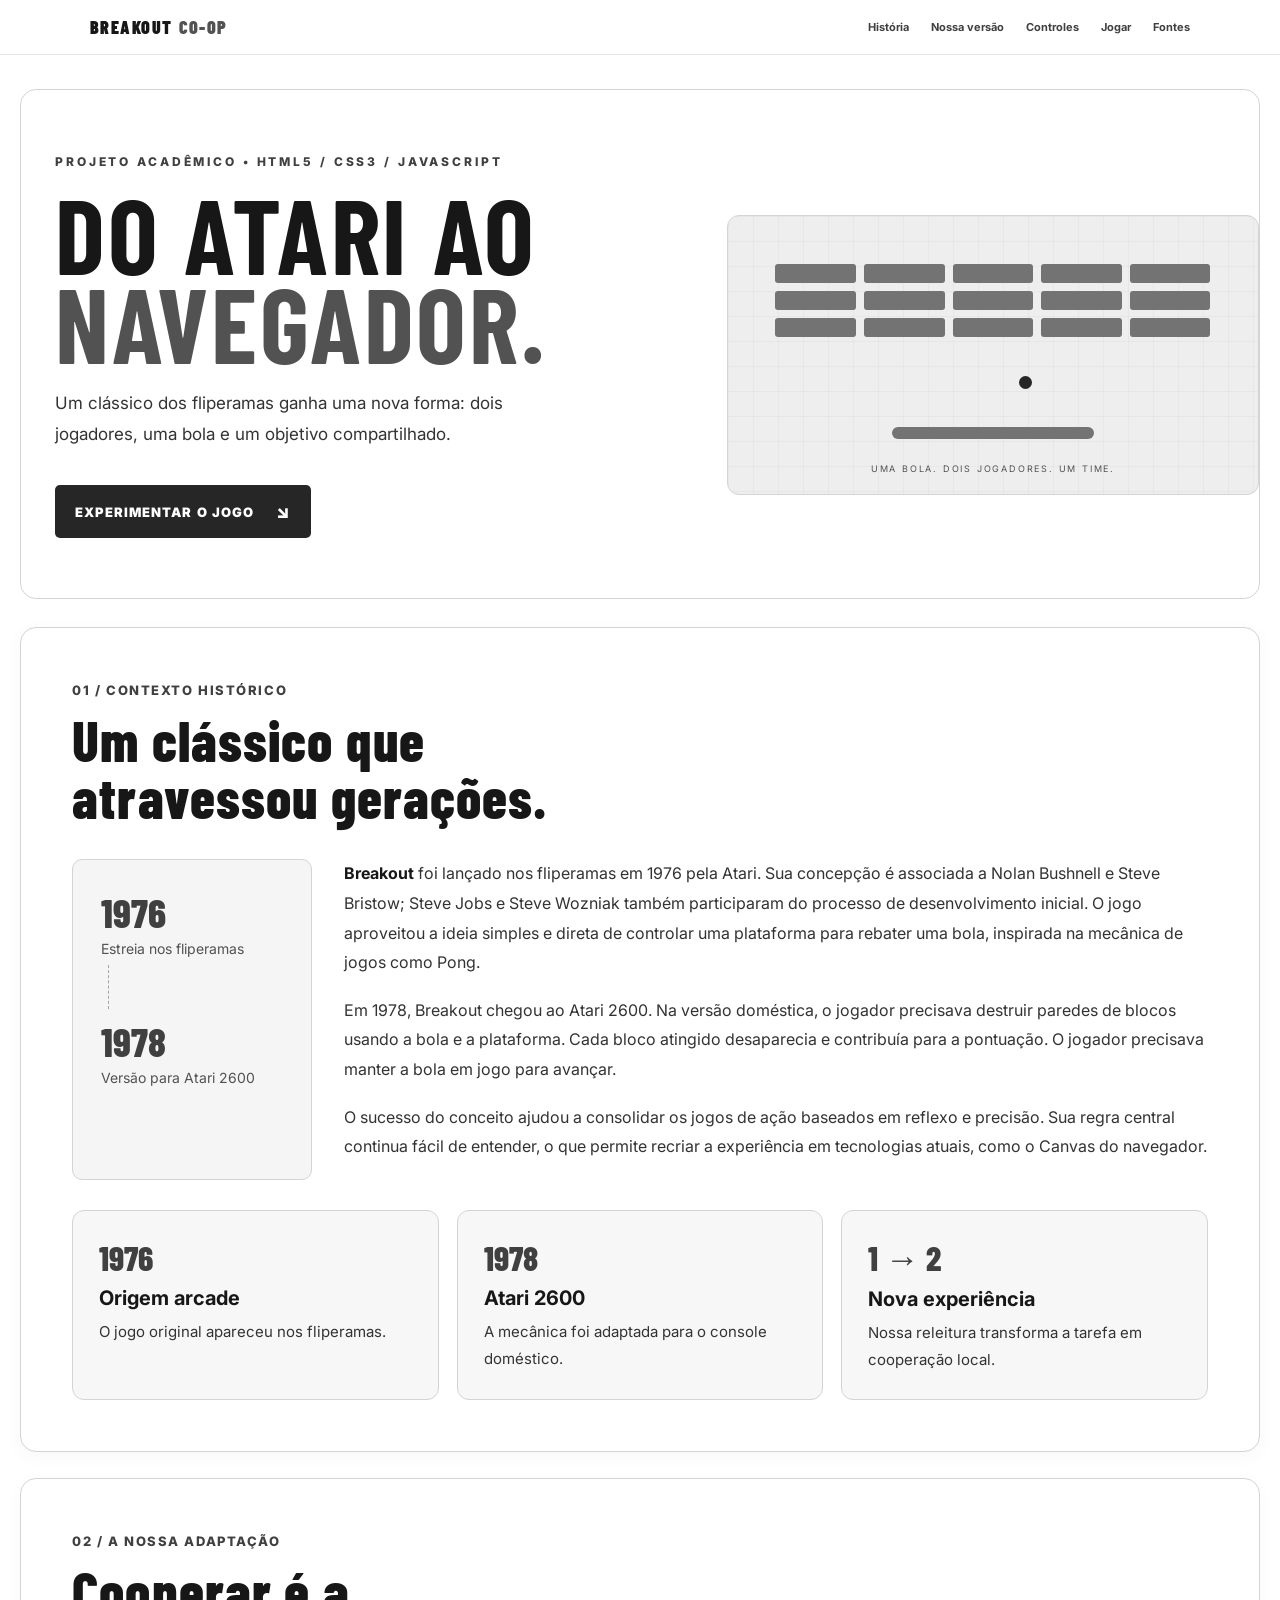
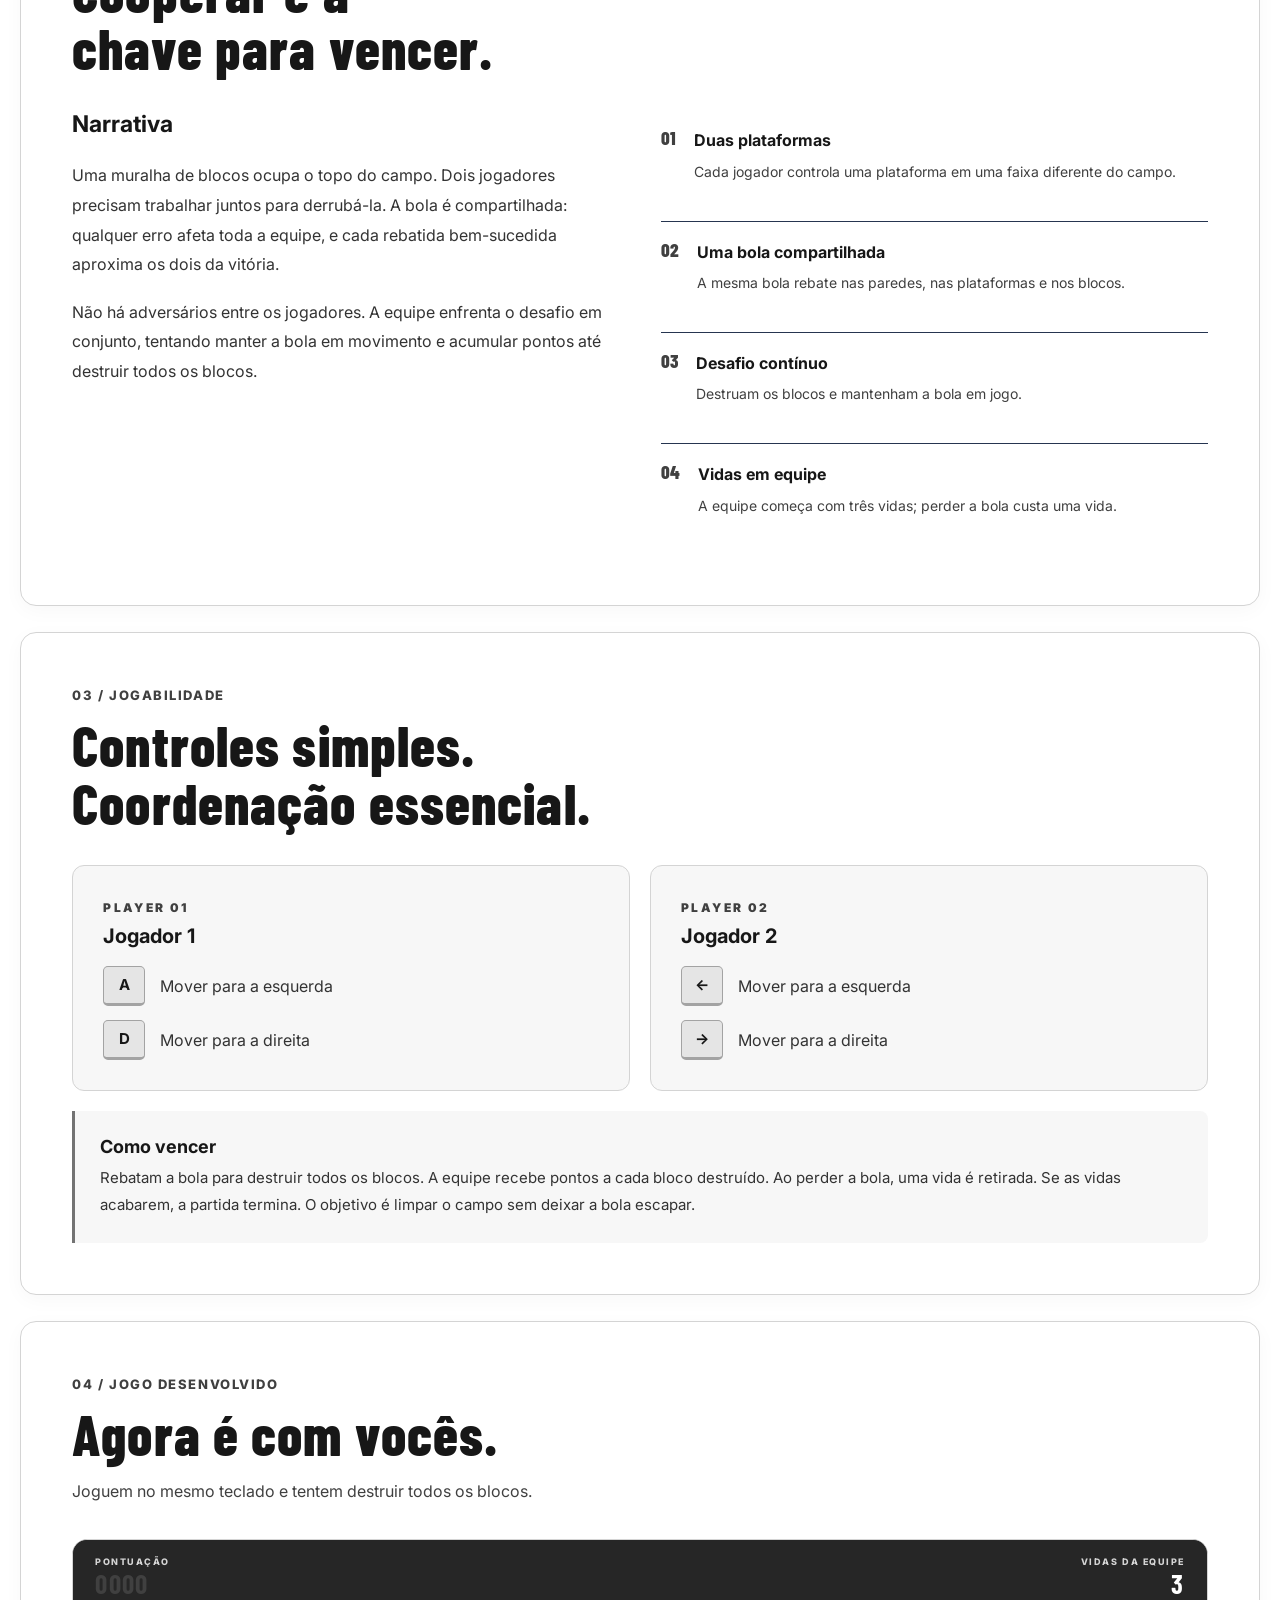
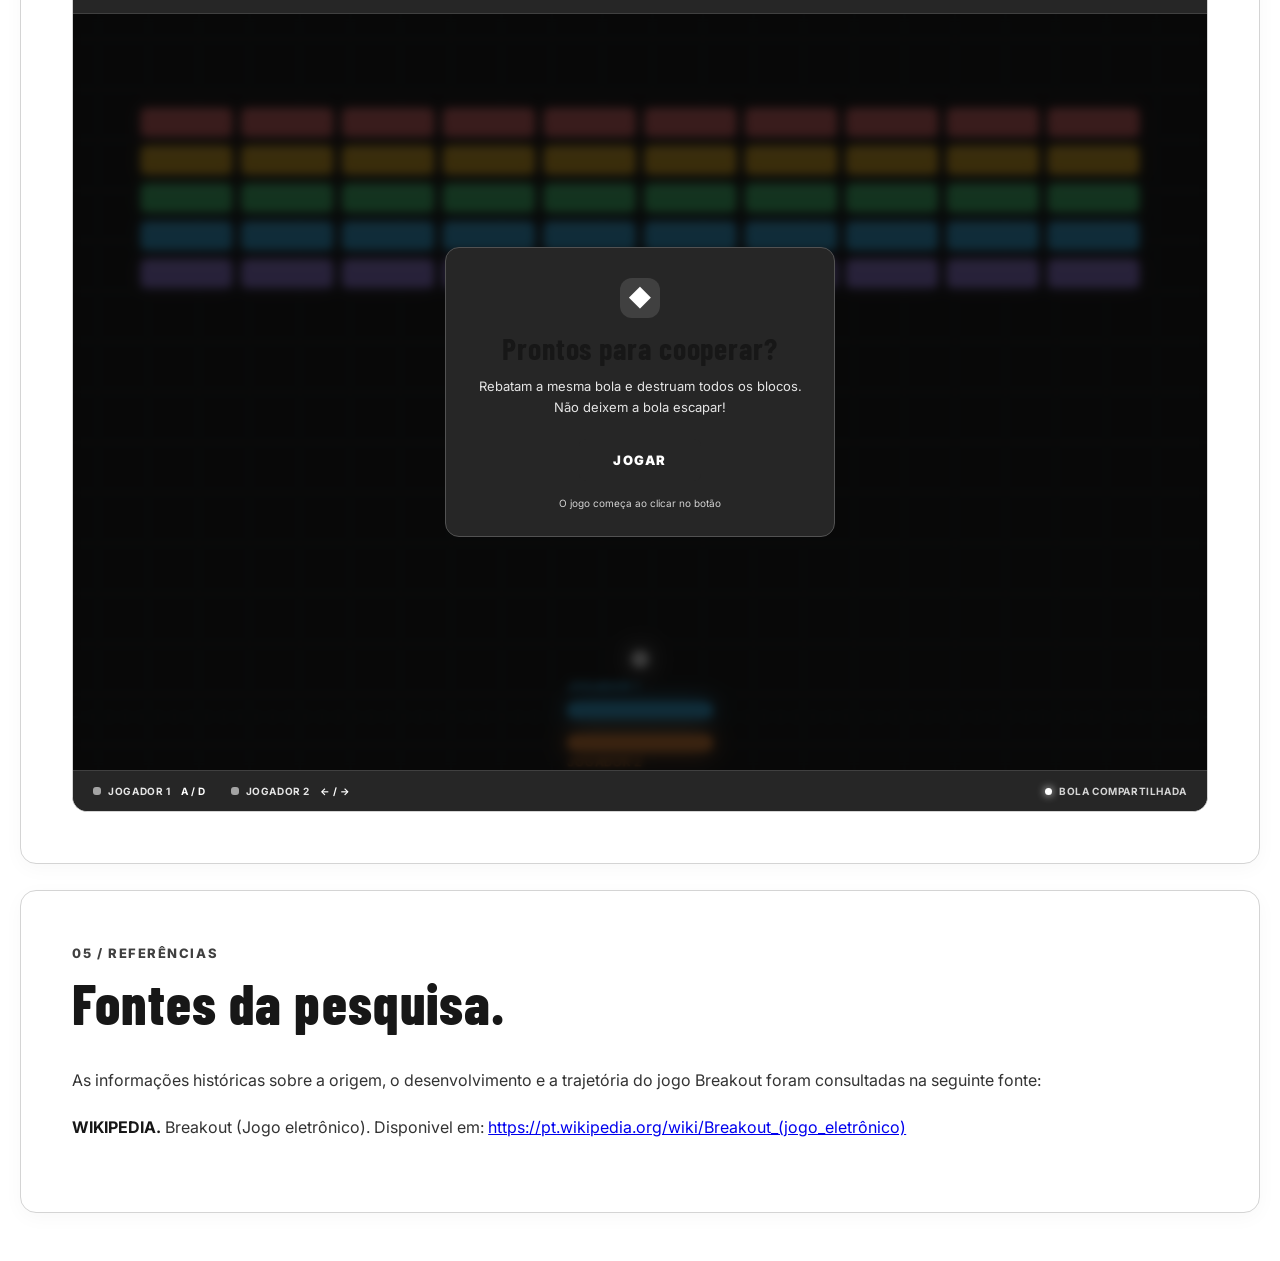
==== commit 9950881a: "fontes" ====
--- a/index.html
+++ b/index.html
@@ -15,6 +15,7 @@
       <a href="#proposta">Nossa versão</a>
       <a href="#controles">Controles</a>
       <a href="#jogo">Jogar</a>
+      <a href="#fontes">Fontes</a>
     </div>
   </nav>
 
@@ -100,6 +101,25 @@
         </div>
       </section>
     </section>
+    <section class="content-section" id="fontes">
+      <div class="section-heading">
+        <span>05 / REFERÊNCIAS </span>
+        <h2> Fontes da pesquisa. </h2>
+        </div>
+    <div class="history-copy">
+      <p>
+        As informações históricas sobre a origem, o desenvolvimento e a trajetória do jogo Breakout foram consultadas na seguinte fonte:
+      </p>
+      <p>
+        <strong>WIKIPEDIA.</strong>
+        Breakout (Jogo eletrônico).
+        Disponivel em: 
+        <a href="https://pt.wikipedia.org/wiki/Breakout_(jogo_eletrônico)" target="blank" rel="noopener noreferrer">
+        https://pt.wikipedia.org/wiki/Breakout_(jogo_eletrônico)
+      </a> 
+      </p>
+    </div>
+    </section>
     <footer></footer>
   </main>
   <script src="js/script.js"></script>
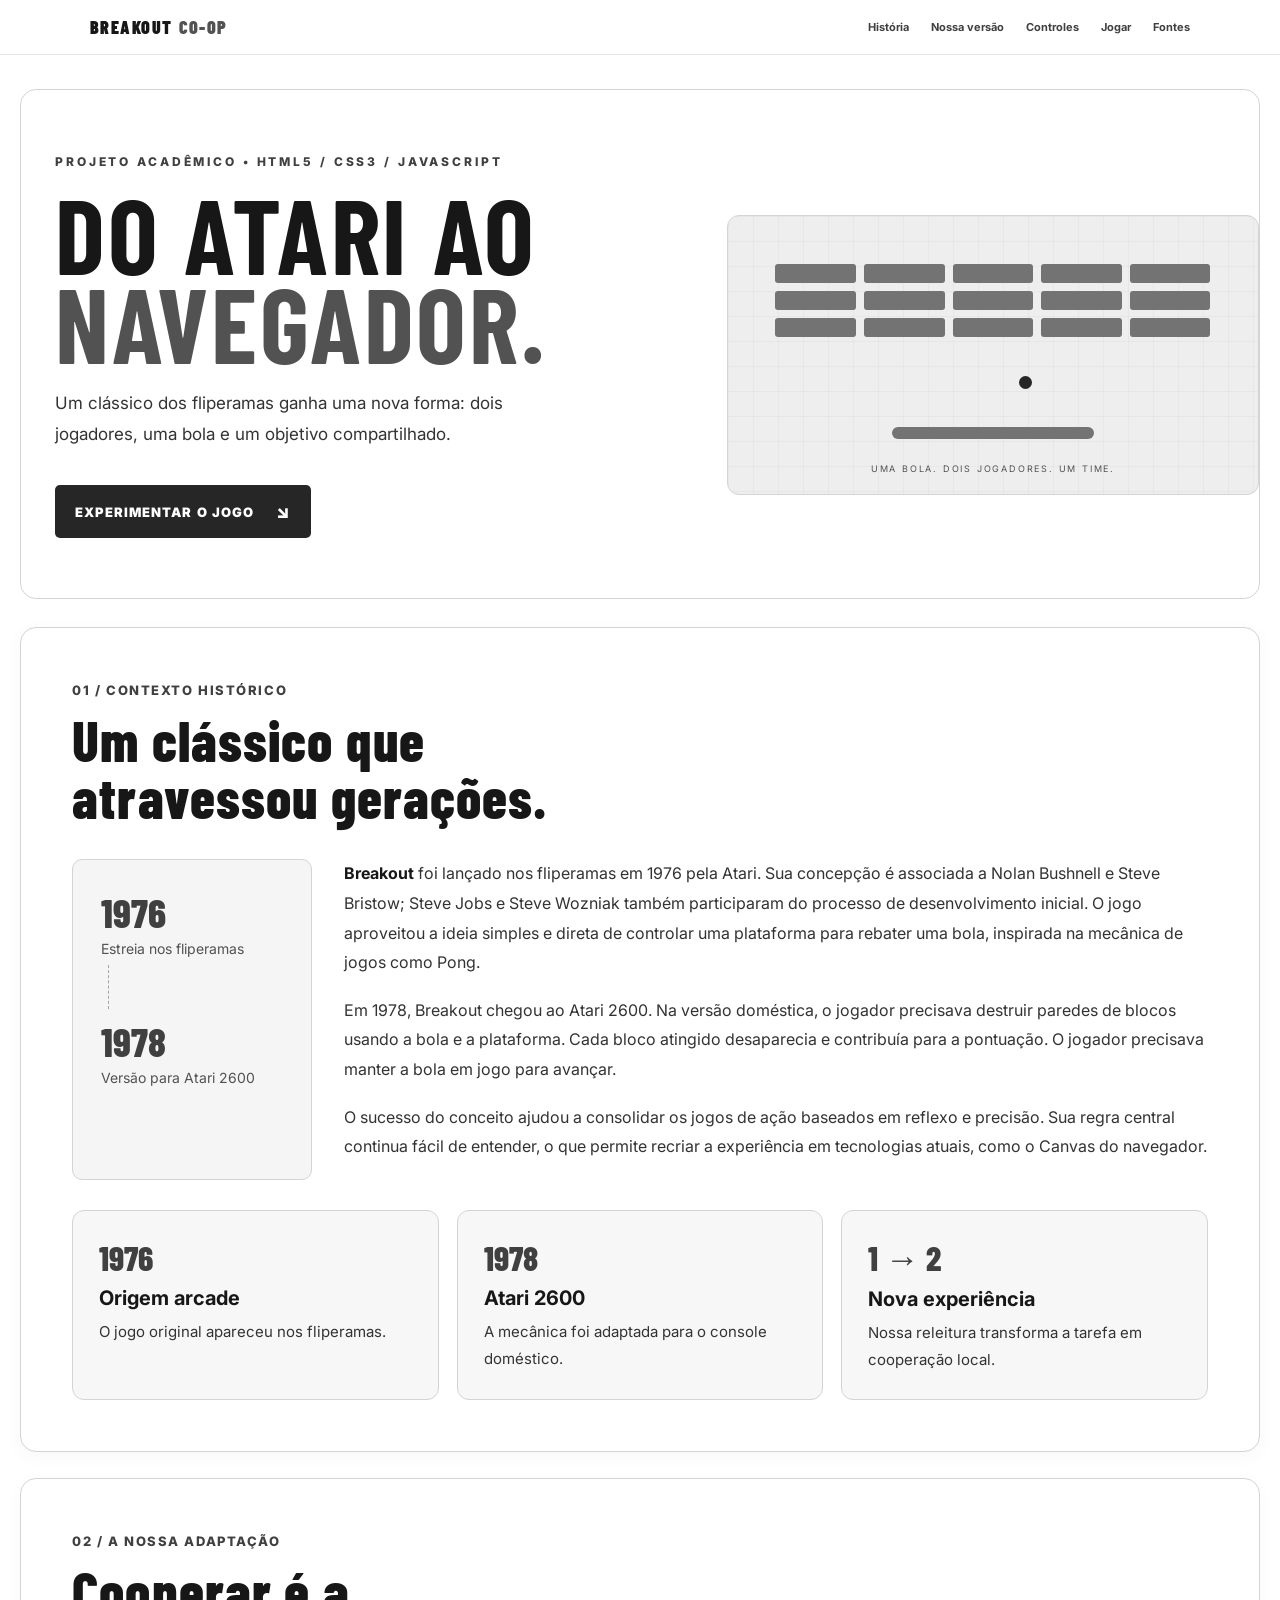
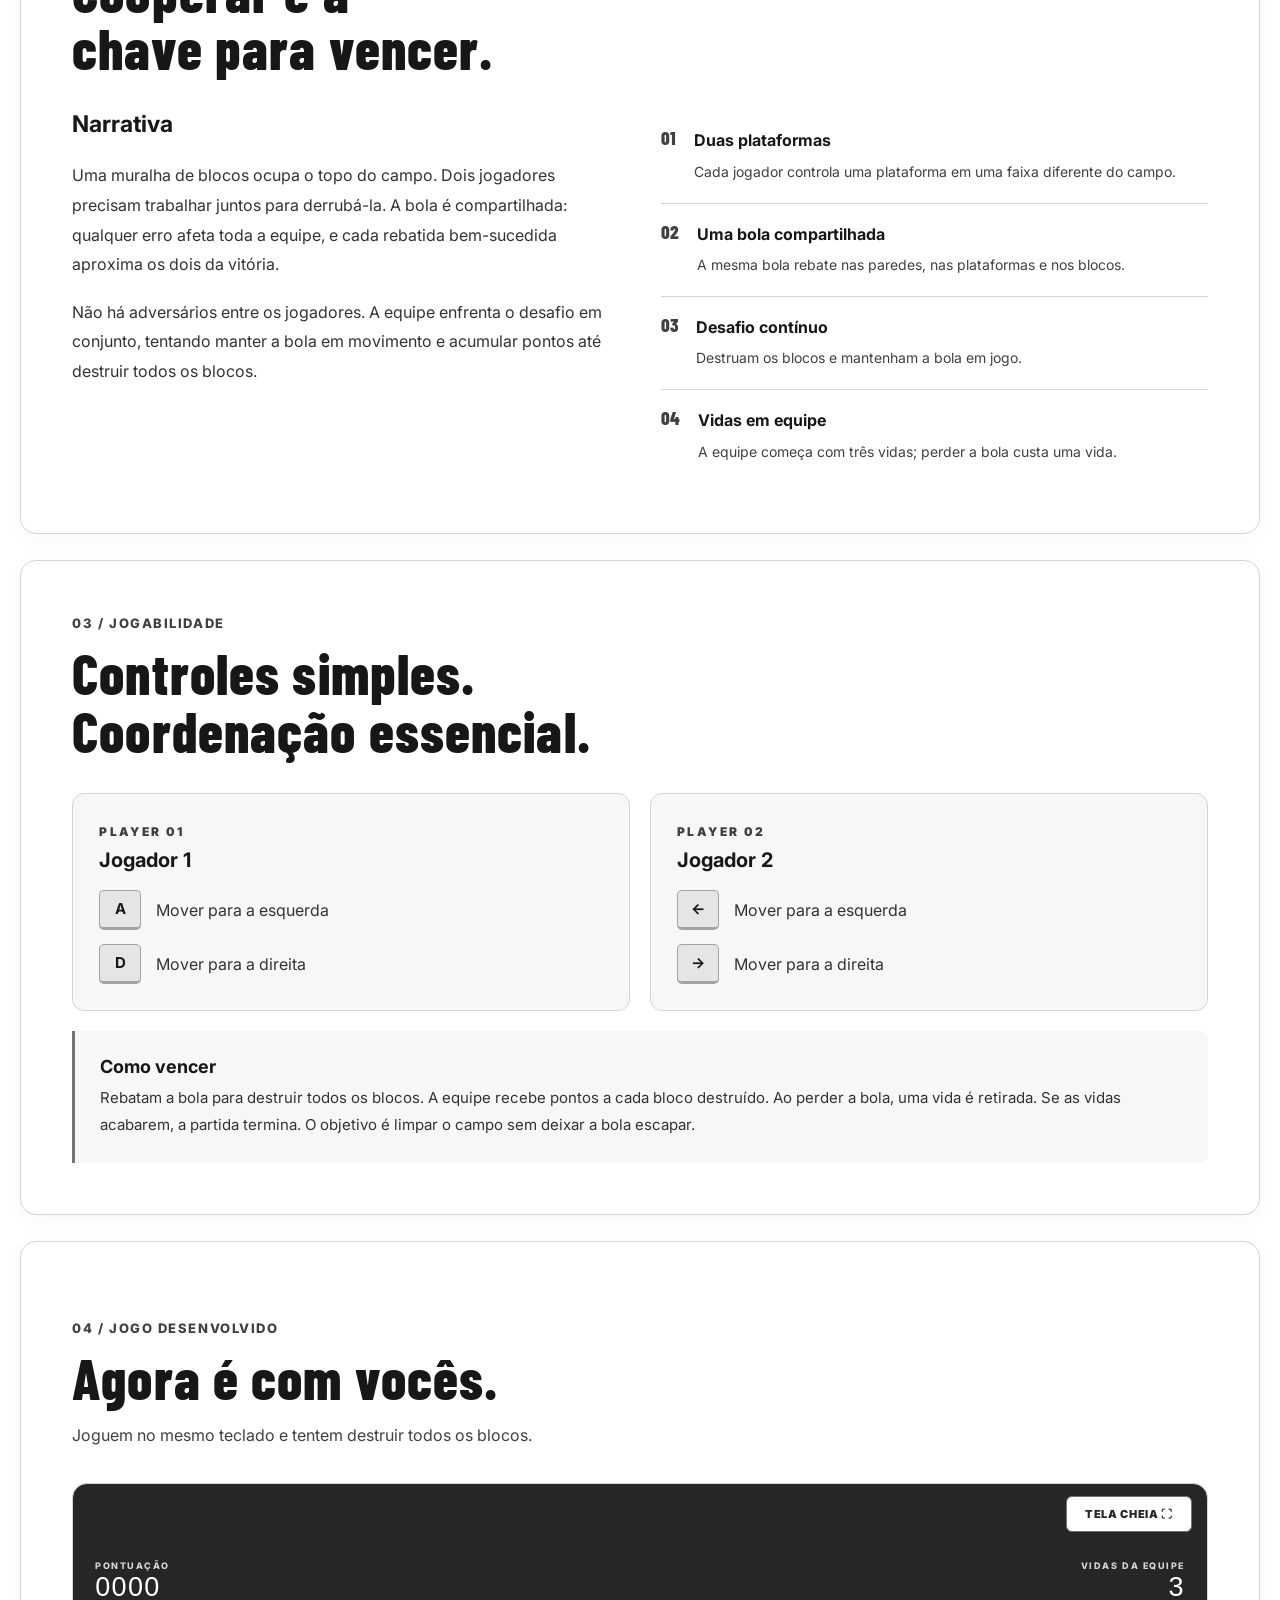
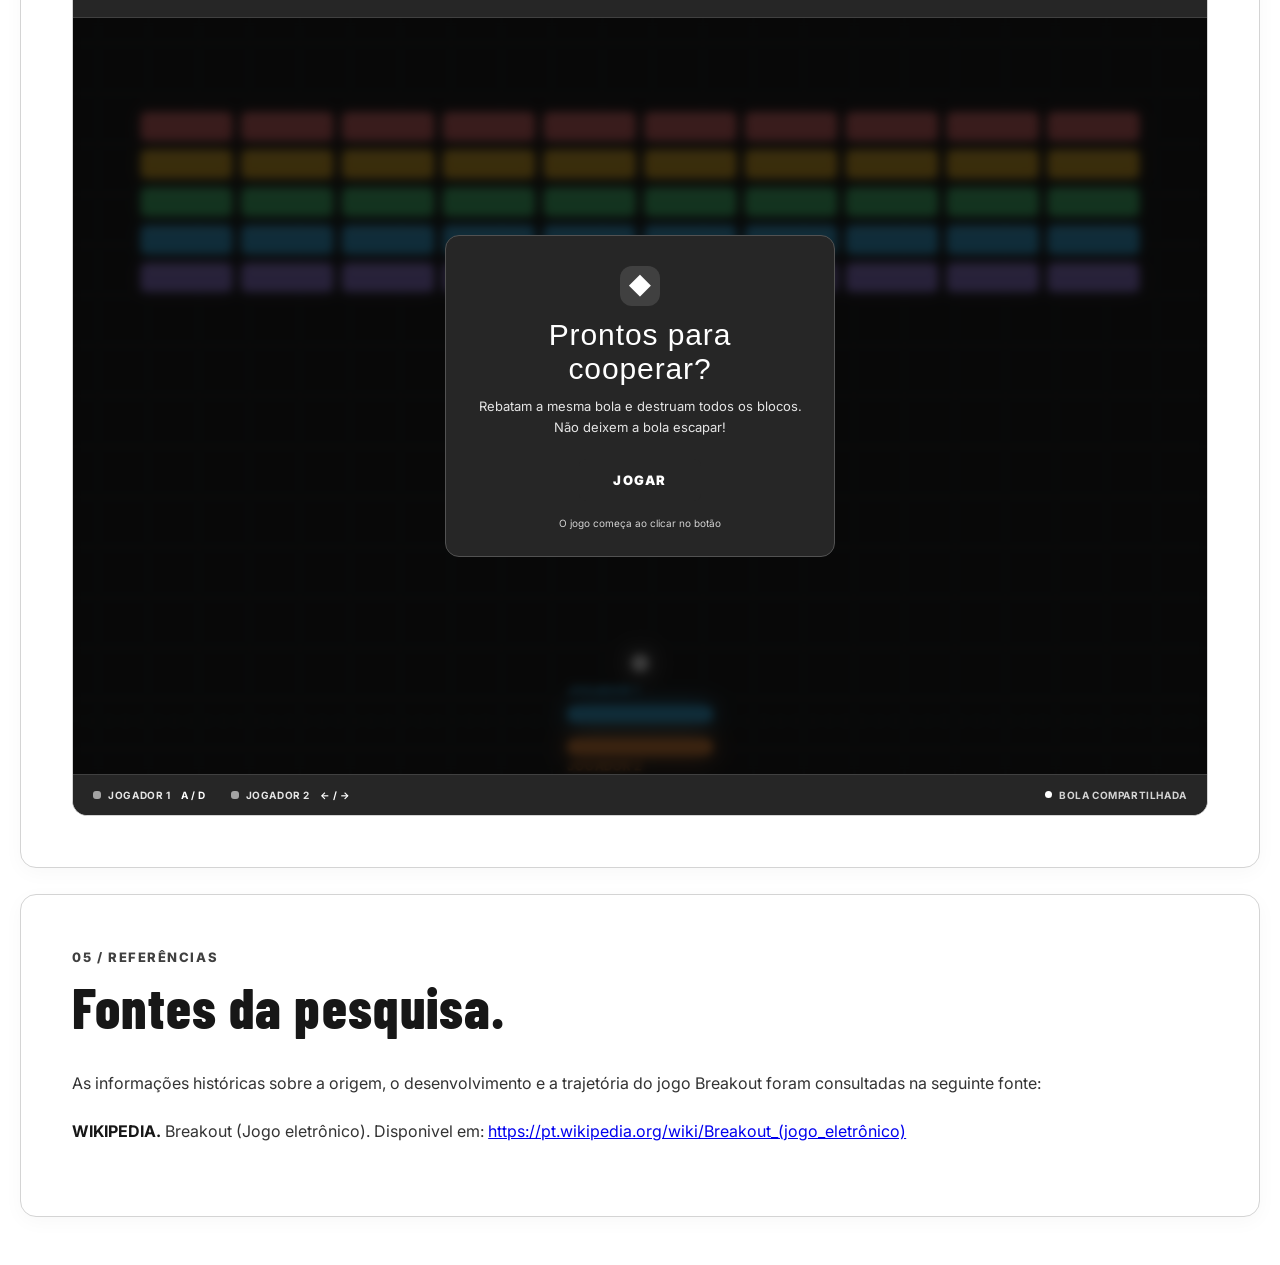
==== commit 5e427f25: "fullscreen" ====
--- a/index.html
+++ b/index.html
@@ -78,6 +78,7 @@
     <section class="content-section play-section" id="jogo">
       <div class="section-heading"><span>04 / JOGO DESENVOLVIDO</span><h2>Agora é com vocês.</h2><p>Joguem no mesmo teclado e tentem destruir todos os blocos.</p></div>
       <section class="game-shell">
+        <button id="fullscreenButton" type="button">TELA CHEIA ⛶</button>
         <div class="hud">
           <div class="stat"><span class="stat-label">PONTUAÇÃO</span><strong id="score">0000</strong></div>
           <div class="stat right-stat"><span class="stat-label">VIDAS DA EQUIPE</span><strong id="lives">3</strong></div>
--- a/css/style.css
+++ b/css/style.css
@@ -1,178 +1,6 @@
+
 @import url('https://fonts.googleapis.com/css2?family=Barlow+Condensed:wght@500;600;700;800;900&family=Inter:wght@400;500;600;700&display=swap');
 
-:root {
-  color-scheme: dark;
-  --bg: #111827;
-  --panel: #1f2937;
-  --line: #374151;
-  --muted: #9ca3af;
-  --cyan: #93c5fd;
-  --pink: #93c5fd;
-}
-* { box-sizing: border-box; }
-body {
-  margin: 0;
-  min-height: 100vh;
-  background: radial-gradient(ellipse at 50% -15%, #19264a 0, #080c18 52%);
-  color: #f4f7ff;
-  font-family: Inter, Arial, sans-serif;
-}
-.page { width: min(1100px, calc(100% - 32px)); margin: 0 auto; padding: 38px 0 22px; }
-.top { display:flex; align-items:flex-end; justify-content:space-between; gap:20px; margin-bottom:22px; }
-.eyebrow { margin:0 0 7px; color:var(--cyan); font-size:11px; font-weight:800; letter-spacing:.24em; }
-h1 { margin:0; font-family:"Barlow Condensed", Impact, sans-serif; font-size:clamp(42px, 7vw, 68px); line-height:.95; letter-spacing:.025em; }
-h1 span { color:var(--pink); }
-.subtitle { color:var(--muted); margin:12px 0 0; font-size:14px; }
-.status { display:flex; align-items:center; gap:9px; padding:10px 13px; border:1px solid var(--line); border-radius:99px; color:#b8c4db; font-size:12px; white-space:nowrap; margin-bottom:4px; }
-.status-dot { width:7px; height:7px; border-radius:50%; background:#ffd166; box-shadow:0 0 12px #ffd16680; }
-.game-shell { border:1px solid #2b3b5a; border-radius:15px; overflow:hidden; background:#0c1324; box-shadow:0 20px 70px #0008; }
-.hud { display:grid; grid-template-columns:1fr 1fr 1fr; padding:16px 22px; background:#101a30; border-bottom:1px solid #263550; }
-.stat { display:flex; flex-direction:column; gap:3px; }
-.center-stat { align-items:center; }
-.right-stat { align-items:flex-end; }
-.stat-label { font-size:9px; letter-spacing:.17em; font-weight:800; color:#8192b3; }
-.stat strong { font-family:"Barlow Condensed", Impact, sans-serif; font-size:27px; letter-spacing:.05em; line-height:1; }
-#score { color:var(--cyan); } #level { color:var(--pink); }
-.canvas-wrap { position:relative; width:100%; background:#080e1e; }
-canvas { display:block; width:100%; height:auto; aspect-ratio:3 / 2; }
-.overlay { position:absolute; inset:0; display:flex; align-items:center; justify-content:center; padding:20px; background:#060b17c9; backdrop-filter:blur(4px); }
-.overlay.hidden { display:none; }
-.overlay-card { width:min(390px,100%); text-align:center; padding:30px 28px 25px; border:1px solid #344665; border-radius:14px; background:linear-gradient(145deg,#172440f5,#0d1529f5); box-shadow:0 15px 50px #0008; }
-.mini-icon { display:grid; place-items:center; margin:0 auto 12px; width:40px; height:40px; border-radius:12px; background:#57e6ff1c; color:var(--cyan); font-size:23px; }
-.overlay h2 { margin:0; font-family:"Barlow Condensed",Impact,sans-serif; font-size:30px; letter-spacing:.03em; }
-.overlay p { color:#a9b7d0; font-size:13px; line-height:1.65; margin:10px 0 20px; }
-button { border:0; border-radius:7px; background:var(--cyan); color:#06111d; padding:13px 34px; font:900 13px Inter,sans-serif; letter-spacing:.12em; cursor:pointer; transition:transform .15s,filter .15s; box-shadow:0 5px 22px #57e6ff30; }
-button:hover { filter:brightness(1.12); transform:translateY(-2px); }
-button:active { transform:translateY(0); }
-.overlay .overlay-hint { margin:14px 0 0; font-size:10px; color:#6f82a5; }
-.game-footer { display:flex; flex-wrap:wrap; align-items:center; gap:18px 25px; padding:14px 20px; background:#101a30; border-top:1px solid #263550; color:#aebbd2; font-size:10px; font-weight:700; letter-spacing:.06em; }
-.game-footer span { display:flex; align-items:center; gap:7px; }
-.game-footer b { color:#f3f6ff; margin-left:3px; }
-.key-dot { display:inline-block; width:8px; height:8px; border-radius:3px; }
-.p1 { background:var(--cyan); } .p2 { background:var(--pink); }
-.shared-note { margin-left:auto; color:#7588aa; }
-.ball-dot { width:7px; height:7px; border-radius:50%; background:#fff; box-shadow:0 0 8px #fff; }
-.info-grid { display:grid; grid-template-columns:repeat(3,1fr); gap:13px; margin-top:17px; }
-.info-card { position:relative; padding:19px 18px; border:1px solid #202e49; border-radius:11px; background:#0e1628a8; }
-.card-icon { color:var(--cyan); font:800 11px "Barlow Condensed",sans-serif; letter-spacing:.12em; margin-bottom:10px; }
-.info-card h3 { margin:0 0 8px; font-size:13px; }
-.info-card p { margin:0; color:#91a0bb; font-size:11px; line-height:1.7; }
-footer { text-align:center; color:#586984; font-size:10px; padding:23px 0 0; }
-@media (max-width:650px) {
-  .page { width:calc(100% - 18px); padding-top:24px; }
-  .top { align-items:flex-start; flex-direction:column; }
-  .status { margin:0; }
-  .hud { padding:12px; }
-  .game-footer { gap:12px 16px; padding:13px; }
-  .shared-note { margin-left:0; }
-  .info-grid { grid-template-columns:1fr; }
-  .overlay-card { padding:20px 17px; }
-  .overlay h2 { font-size:25px; }
-}
-
-
-/* Estilos adicionais do site de pesquisa */
-html { scroll-behavior: smooth; scroll-padding-top: 82px; }
-.site-nav { position:sticky; top:0; z-index:10; display:flex; justify-content:space-between; align-items:center; gap:20px; padding:16px max(22px, calc((100% - 1100px)/2)); border-bottom:1px solid #263550; background:#080c18ed; backdrop-filter:blur(14px); }
-.brand { color:#f4f7ff; text-decoration:none; font:900 18px "Barlow Condensed",Impact,sans-serif; letter-spacing:.08em; }
-.brand span { color:var(--cyan); margin-left:6px; }
-.nav-links { display:flex; gap:22px; }
-.nav-links a { color:#a9b7d0; text-decoration:none; font-size:11px; font-weight:700; }
-.nav-links a:hover, .references a:hover { color:var(--cyan); }
-.hero { position:relative; min-height:510px; padding:78px 0 56px; overflow:hidden; }
-.hero h1 { font-size:clamp(58px, 10vw, 105px); line-height:.85; margin:20px 0; }
-.hero h1 span { color:var(--cyan); }
-.hero-copy { max-width:470px; color:#a9b7d0; font-size:15px; line-height:1.8; }
-.hero-cta { display:inline-flex; align-items:center; gap:22px; margin-top:18px; padding:14px 18px; background:var(--cyan); color:#07111d; border-radius:5px; text-decoration:none; font-size:11px; font-weight:900; letter-spacing:.08em; }
-.hero-cta span { font-size:18px; }
-.hero-art { position:absolute; width:43%; right:0; top:125px; height:280px; border:1px solid #263550; border-radius:12px; background:linear-gradient(145deg,#111b32,#080e1e); overflow:hidden; transform:perspective(800px) rotateY(-7deg); box-shadow:0 20px 65px #0007; }
-.hero-art:before { content:""; position:absolute; inset:0; background-image:linear-gradient(#5675a61a 1px,transparent 1px),linear-gradient(90deg,#5675a61a 1px,transparent 1px); background-size:25px 25px; }
-.hero-bricks { position:absolute; top:48px; left:9%; right:9%; display:grid; grid-template-columns:repeat(5,1fr); gap:8px; }
-.hero-bricks i { height:19px; border-radius:3px; background:#ff5fb7; box-shadow:0 0 12px #ff5fb744; }
-.hero-bricks i:nth-child(5n+2) { background:#ffd166; }.hero-bricks i:nth-child(5n+3) { background:#7d7cff; }.hero-bricks i:nth-child(5n+4) { background:#57e6ff; }.hero-bricks i:nth-child(5n) { background:#68f0b2; }
-.hero-ball { position:absolute; width:13px; height:13px; top:160px; left:55%; border-radius:50%; background:#fff; box-shadow:0 0 18px #fff; }
-.hero-paddle { position:absolute; bottom:55px; left:31%; width:38%; height:12px; border-radius:8px; background:var(--cyan); box-shadow:0 0 20px #57e6ff88; }
-.hero-caption { position:absolute; bottom:20px; width:100%; text-align:center; font-size:9px; letter-spacing:.2em; color:#7486a7; }
-.content-section { padding:62px 0 25px; }
-.section-heading { margin-bottom:30px; }
-.section-heading > span { color:var(--cyan); font-size:10px; font-weight:800; letter-spacing:.2em; }
-.section-heading h2 { margin:12px 0 0; font:800 clamp(32px,5vw,48px)/.98 "Barlow Condensed",Impact,sans-serif; letter-spacing:.02em; }
-.section-heading > p { color:var(--muted); font-size:13px; }
-.history-layout { display:grid; grid-template-columns:220px 1fr; gap:38px; }
-.year-card { display:flex; flex-direction:column; align-items:flex-start; padding:24px; border:1px solid #263550; border-radius:10px; background:#10182b; }
-.year-card strong { color:var(--pink); font:800 34px "Barlow Condensed",sans-serif; }
-.year-card span { color:#9aa8c3; font-size:11px; margin-top:4px; }
-.year-line { height:44px; border-left:1px dashed #526583; margin:8px 0 8px 7px; }
-.history-copy p,.proposal-grid p { color:#a7b4cc; font-size:13px; line-height:1.9; margin:0 0 15px; }
-.history-copy strong { color:#f4f7ff; }
-.source-note { border-left:2px solid var(--cyan); padding-left:12px; font-size:11px!important; color:#7486a7!important; }
-.fact-row { display:grid; grid-template-columns:repeat(3,1fr); gap:13px; margin-top:25px; }
-.fact-row article,.tech-grid article { padding:20px; background:#0e1628; border:1px solid #202e49; border-radius:9px; }
-.fact-number { color:var(--cyan); font:800 27px "Barlow Condensed",sans-serif; }
-.fact-row h3 { font-size:13px; margin:8px 0; }.fact-row p,.tech-grid p { color:#91a0bb; font-size:11px; line-height:1.7; margin:0; }
-.proposal { margin-top:35px; padding:42px 28px; border:1px solid #263550; border-radius:14px; background:linear-gradient(135deg,#111a30,#0b1222); }
-.proposal-grid { display:grid; grid-template-columns:1fr 1fr; gap:35px; }
-.proposal-grid h3 { margin-top:0; font-size:18px; }
-.mechanic-list > div { display:flex; gap:14px; padding:12px 0; border-bottom:1px solid #263550; }
-.mechanic-list > div:last-child { border-bottom:0; }
-.mechanic-list > div > span { color:var(--pink); font:800 15px "Barlow Condensed",sans-serif; }
-.mechanic-list p { margin:0; }.mechanic-list strong { color:#f4f7ff; font-size:12px; }.mechanic-list small { display:inline-block; margin-top:4px; font-size:11px; }
-.controls-grid { display:grid; grid-template-columns:1fr 1fr; gap:15px; }
-.control-card { border:1px solid #263550; border-radius:10px; padding:23px; background:#0e1628; }
-.player-tag { font-size:9px; font-weight:900; letter-spacing:.2em; color:var(--cyan); }.pink-card .player-tag { color:var(--pink); }
-.control-card h3 { font-size:18px; margin:8px 0 18px; }
-.key-row { display:flex; align-items:center; gap:12px; margin-top:10px; color:#a9b7d0; font-size:12px; }
-kbd { display:inline-grid; place-items:center; min-width:34px; height:32px; padding:0 7px; border:1px solid #40516e; border-bottom-width:3px; border-radius:5px; background:#17233b; color:#fff; font:700 12px Inter,sans-serif; }
-.rules-box { margin-top:14px; padding:20px; border-left:3px solid var(--pink); background:#151426; border-radius:0 8px 8px 0; }
-.rules-box strong { font-size:13px; }.rules-box p { margin:7px 0 0; color:#a9b7d0; font-size:12px; line-height:1.8; }
-.play-section { padding-top:75px; }.play-section .game-shell { margin-top:25px; }
-.tech-grid { display:grid; grid-template-columns:repeat(4,1fr); gap:12px; }.tech-grid article strong { color:var(--cyan); font-size:14px; }.tech-grid code { color:#ff9fd2; }
-.references ol { padding-left:22px; }.references li { padding:9px 0 9px 5px; color:var(--pink); }.references a { color:#e9efff; font-size:13px; font-weight:700; }.references li p { margin:5px 0 0; color:#91a0bb; font-size:11px; line-height:1.6; }
-.disclaimer { margin-top:25px; padding:15px; border:1px solid #263550; border-radius:7px; color:#8192b3; font-size:11px; line-height:1.7; }
-@media(max-width:760px) {
- .site-nav { align-items:flex-start; flex-direction:column; padding:13px 16px; gap:12px; }.nav-links { flex-wrap:wrap; gap:12px 17px; }
- .hero { min-height:650px; padding-top:55px; }.hero-art { top:360px; width:100%; height:230px; }
- .history-layout,.proposal-grid { grid-template-columns:1fr; gap:22px; }.year-card { display:grid; grid-template-columns:auto 1fr; align-items:center; gap:5px 14px; }.year-line { display:none; }
- .fact-row { grid-template-columns:1fr; }.tech-grid { grid-template-columns:1fr 1fr; }.proposal { padding:28px 18px; }
-}
-@media(max-width:480px) { .controls-grid,.tech-grid { grid-template-columns:1fr; }.hero h1 { font-size:58px; } }
-
-/* Ajustes solicitados */
-.hud { grid-template-columns: 1fr 1fr; }
-.reference-links { display:flex; flex-direction:column; align-items:flex-start; gap:13px; padding:3px 0 20px; }
-.reference-links a { color:#e9efff; font-size:13px; font-weight:700; text-decoration:underline; text-decoration-color:#40516e; text-underline-offset:4px; }
-.reference-links a:hover { color:var(--cyan); }
-footer:empty { display:none; }
-
-/* Remoção visual do indicador de fase */
-.hud { grid-template-columns: 1fr 1fr; }
-.reference-links { display:flex; flex-direction:column; align-items:flex-start; gap:13px; padding:3px 0 20px; }
-.reference-links a { color:#e9efff; font-size:13px; font-weight:700; text-decoration:underline; text-decoration-color:#40516e; text-underline-offset:4px; }
-.reference-links a:hover { color:var(--cyan); }
-footer:empty { display:none; }
-
-
-/* Paleta simplificada: tons de cinza e um único azul */
-body { background: #171717; color: #f5f5f5; }
-.site-nav { background: #171717; border-color: #404040; backdrop-filter: none; }
-.game-shell, .hero-art, .overlay-card, .proposal { background: #262626; box-shadow: none; }
-.game-shell, .hero-art, .overlay-card, .proposal, .info-card, .control-card, .fact-row article, .tech-grid article, .year-card { border-color: #404040; }
-.hud, .game-footer { background: #262626; border-color: #404040; }
-.canvas-wrap { background: #171717; }
-button, .hero-cta { background: #d4d4d4; color: #171717; box-shadow: none; }
-button:hover { filter: brightness(1.05); }
-.hero-art { transform: none; }
-.hero-art:before { background-image: linear-gradient(#ffffff0a 1px,transparent 1px),linear-gradient(90deg,#ffffff0a 1px,transparent 1px); }
-.hero-bricks i, .hero-bricks i:nth-child(5n+2), .hero-bricks i:nth-child(5n+3), .hero-bricks i:nth-child(5n+4), .hero-bricks i:nth-child(5n), .hero-paddle { background: #a3a3a3; box-shadow: none; }
-.status-dot { background: #a3a3a3; box-shadow: none; }
-.mini-icon { background: #404040; color: #d4d4d4; }
-.key-dot, .p1, .p2 { background: #a3a3a3; }
-.rules-box { background: #262626; border-color: #a3a3a3; }
-.year-card strong, .fact-number, .card-icon, .section-heading > span, .player-tag, .pink-card .player-tag, .tech-grid article strong, .mechanic-list > div > span { color: #d4d4d4; }
-.references a, .reference-links a { color: #d1d5db; }
-.nav-links a:hover, .references a:hover, .reference-links a:hover { color: #d4d4d4; }
-
-/* Tema claro: fundo branco e contraste alto para leitura */
 :root {
   color-scheme: light;
   --bg: #ffffff;
@@ -182,75 +10,217 @@
   --cyan: #404040;
   --pink: #404040;
 }
+
+* {
+  box-sizing: border-box;
+}
+
+html {
+  scroll-behavior: smooth;
+  scroll-padding-top: 82px;
+}
+
 body {
+  margin: 0;
+  min-height: 100vh;
   background: #ffffff;
   color: #171717;
-}
-.site-nav {
-  background: #ffffff;
-  border-color: #e5e5e5;
-}
-.brand { color: #171717; }
-.brand span, h1 span, .hero h1 span { color: #525252; }
-.nav-links a { color: #404040; }
-.nav-links a:hover, .references a:hover, .reference-links a:hover { color: #000000; }
-.eyebrow, .section-heading > span, .card-icon, .fact-number,
-.year-card strong, .player-tag, .pink-card .player-tag,
-.tech-grid article strong, .mechanic-list > div > span { color: #404040; }
-.subtitle, .hero-copy, .section-heading > p,
-.history-copy p, .proposal-grid p, .fact-row p, .tech-grid p,
-.info-card p, .overlay p, .key-row, .rules-box p { color: #404040; }
-.history-copy strong, .mechanic-list strong { color: #171717; }
-.hero-art, .proposal, .info-card, .control-card, .fact-row article,
-.tech-grid article, .year-card, .rules-box {
-  background: #f5f5f5;
-  border-color: #d4d4d4;
-  box-shadow: none;
-}
-.hero-art { background: #eeeeee; }
-.hero-art:before {
-  background-image: linear-gradient(#00000008 1px,transparent 1px),linear-gradient(90deg,#00000008 1px,transparent 1px);
-}
-.hero-bricks i, .hero-bricks i:nth-child(5n+2), .hero-bricks i:nth-child(5n+3),
-.hero-bricks i:nth-child(5n+4), .hero-bricks i:nth-child(5n), .hero-paddle {
-  background: #737373;
-}
-.hero-ball { background: #262626; box-shadow: none; }
-.hero-caption, .year-card span, .source-note { color: #525252 !important; }
-.hero-cta, button { background: #262626; color: #ffffff; }
-.status { color: #404040; border-color: #d4d4d4; }
-.status-dot { background: #737373; }
-.year-line { border-color: #a3a3a3; }
-kbd { background: #e5e5e5; border-color: #a3a3a3; color: #171717; }
-.rules-box { border-left-color: #737373; }
-.game-shell { border-color: #d4d4d4; }
-/* A área jogável mantém contraste próprio para não prejudicar o jogo. */
-.game-shell .hud, .game-shell .game-footer { background: #262626; border-color: #404040; color: #e5e5e5; }
-.game-shell .stat-label { color: #d4d4d4; }
-.game-shell .stat strong, .game-shell .game-footer b { color: #ffffff; }
-.game-shell .canvas-wrap { background: #171717; }
-.game-shell .overlay { background: #060606c9; }
-.game-shell .overlay-card { background: #262626; border-color: #525252; }
-.game-shell .overlay p { color: #e5e5e5; }
-.game-shell .overlay .overlay-hint { color: #d4d4d4; }
-.game-shell .mini-icon { background: #404040; color: #ffffff; }
-.game-shell .shared-note { color: #d4d4d4; }
-.reference-links a, .references a { color: #262626; }
-.disclaimer { color: #404040; border-color: #d4d4d4; }
-footer { color: #525252; }
-
-/* Layout de leitura: tópicos em caixas amplas, com tipografia maior */
+  font-family: Inter, Arial, sans-serif;
+}
+
 .page {
   width: min(1240px, calc(100% - 40px));
-  padding-top: 34px;
-}
+  margin: 0 auto;
+  padding: 34px 0 22px;
+}
+
+h1 {
+  margin: 0;
+  font-family: "Barlow Condensed", Impact, sans-serif;
+  font-size: clamp(42px, 7vw, 68px);
+  line-height: .95;
+  letter-spacing: .025em;
+}
+
+h1 span,
+.hero h1 span,
+.brand span {
+  color: #525252;
+}
+
+.eyebrow {
+  margin: 0 0 7px;
+  color: #404040;
+  font-size: 12px;
+  font-weight: 800;
+  letter-spacing: .24em;
+}
+
+.subtitle {
+  color: #525252;
+  margin: 12px 0 0;
+  font-size: 14px;
+}
+
+/* Navegação */
+
+.site-nav {
+  position: sticky;
+  top: 0;
+  z-index: 10;
+  display: flex;
+  justify-content: space-between;
+  align-items: center;
+  gap: 20px;
+  padding: 16px max(22px, calc((100% - 1100px) / 2));
+  border-bottom: 1px solid #e5e5e5;
+  background: #ffffff;
+}
+
+.brand {
+  color: #171717;
+  text-decoration: none;
+  font: 900 18px "Barlow Condensed", Impact, sans-serif;
+  letter-spacing: .08em;
+}
+
+.brand span {
+  margin-left: 6px;
+}
+
+.nav-links {
+  display: flex;
+  gap: 22px;
+}
+
+.nav-links a {
+  color: #404040;
+  text-decoration: none;
+  font-size: 11px;
+  font-weight: 700;
+}
+
+.nav-links a:hover,
+.references a:hover,
+.reference-links a:hover {
+  color: #000000;
+}
+
+/* Apresentação */
+
 .hero {
+  position: relative;
+  min-height: 510px;
   padding: 64px 34px 54px;
   margin-bottom: 28px;
+  overflow: hidden;
   border: 1px solid #d4d4d4;
   border-radius: 16px;
   background: #ffffff;
 }
+
+.hero h1 {
+  margin: 20px 0;
+  font-size: clamp(58px, 10vw, 105px);
+  line-height: .85;
+}
+
+.hero-copy {
+  max-width: 470px;
+  color: #333333;
+  font-size: 17px;
+  line-height: 1.85;
+}
+
+.hero-cta {
+  display: inline-flex;
+  align-items: center;
+  gap: 22px;
+  margin-top: 18px;
+  padding: 16px 20px;
+  border-radius: 5px;
+  background: #262626;
+  color: #ffffff;
+  text-decoration: none;
+  font-size: 13px;
+  font-weight: 900;
+  letter-spacing: .08em;
+}
+
+.hero-cta span {
+  font-size: 18px;
+}
+
+.hero-art {
+  position: absolute;
+  top: 125px;
+  right: 0;
+  width: 43%;
+  height: 280px;
+  overflow: hidden;
+  border: 1px solid #d4d4d4;
+  border-radius: 12px;
+  background: #eeeeee;
+}
+
+.hero-art:before {
+  content: "";
+  position: absolute;
+  inset: 0;
+  background-image:
+    linear-gradient(#00000008 1px, transparent 1px),
+    linear-gradient(90deg, #00000008 1px, transparent 1px);
+  background-size: 25px 25px;
+}
+
+.hero-bricks {
+  position: absolute;
+  top: 48px;
+  left: 9%;
+  right: 9%;
+  display: grid;
+  grid-template-columns: repeat(5, 1fr);
+  gap: 8px;
+}
+
+.hero-bricks i {
+  height: 19px;
+  border-radius: 3px;
+  background: #737373;
+}
+
+.hero-ball {
+  position: absolute;
+  top: 160px;
+  left: 55%;
+  width: 13px;
+  height: 13px;
+  border-radius: 50%;
+  background: #262626;
+}
+
+.hero-paddle {
+  position: absolute;
+  bottom: 55px;
+  left: 31%;
+  width: 38%;
+  height: 12px;
+  border-radius: 8px;
+  background: #737373;
+}
+
+.hero-caption {
+  position: absolute;
+  bottom: 20px;
+  width: 100%;
+  color: #525252;
+  text-align: center;
+  font-size: 9px;
+  letter-spacing: .2em;
+}
+
+/* Seções de conteúdo */
+
 .content-section {
   padding: clamp(30px, 4vw, 54px);
   margin: 26px 0;
@@ -259,81 +229,736 @@
   background: #ffffff;
   box-shadow: 0 5px 20px #00000008;
 }
-.content-section.proposal {
-  margin-top: 26px;
-  background: #ffffff;
-}
+
 .section-heading {
   margin-bottom: 34px;
 }
+
 .section-heading > span {
+  color: #404040;
   font-size: 13px;
+  font-weight: 800;
   letter-spacing: .12em;
 }
+
 .section-heading h2 {
-  font-size: clamp(38px, 5vw, 56px);
-  line-height: 1.02;
-}
+  margin: 12px 0 0;
+  font: 800 clamp(38px, 5vw, 56px)/1.02 "Barlow Condensed", Impact, sans-serif;
+  letter-spacing: .02em;
+}
+
 .section-heading > p {
+  color: #404040;
   font-size: 16px;
   line-height: 1.7;
 }
+
 .history-layout {
+  display: grid;
   grid-template-columns: minmax(180px, 240px) minmax(0, 1fr);
   gap: 32px;
 }
-.history-copy p, .proposal-grid p {
+
+.year-card {
+  display: flex;
+  flex-direction: column;
+  align-items: flex-start;
+  padding: 28px;
+  border: 1px solid #d4d4d4;
+  border-radius: 10px;
+  background: #f5f5f5;
+}
+
+.year-card strong {
+  color: #404040;
+  font: 800 40px "Barlow Condensed", sans-serif;
+}
+
+.year-card span {
+  margin-top: 4px;
+  color: #525252;
+  font-size: 14px;
+}
+
+.year-line {
+  height: 44px;
+  margin: 8px 0 8px 7px;
+  border-left: 1px dashed #a3a3a3;
+}
+
+.history-copy p,
+.proposal-grid p {
+  margin: 0 0 18px;
   color: #333333;
   font-size: 16px;
   line-height: 1.85;
-  margin-bottom: 18px;
-}
-.history-copy strong, .mechanic-list strong { color: #171717; }
-.year-card { padding: 28px; }
-.year-card strong { font-size: 40px; }
-.year-card span { font-size: 14px; }
-.fact-row { gap: 18px; margin-top: 30px; }
-.fact-row article, .tech-grid article, .control-card {
+}
+
+.history-copy strong,
+.mechanic-list strong {
+  color: #171717;
+}
+
+.source-note {
+  padding-left: 12px;
+  border-left: 2px solid #404040;
+  color: #525252 !important;
+  font-size: 11px !important;
+}
+
+.fact-row {
+  display: grid;
+  grid-template-columns: repeat(3, 1fr);
+  gap: 18px;
+  margin-top: 30px;
+}
+
+.fact-row article,
+.tech-grid article,
+.control-card {
   padding: 26px;
+  border: 1px solid #d4d4d4;
   border-radius: 12px;
   background: #f7f7f7;
-  border-color: #d4d4d4;
-}
-.fact-number { font-size: 34px; }
-.fact-row h3, .control-card h3 { font-size: 20px; }
-.fact-row p, .tech-grid p {
+}
+
+.fact-number {
+  color: #404040;
+  font: 800 34px "Barlow Condensed", sans-serif;
+}
+
+.fact-row h3,
+.control-card h3 {
+  font-size: 20px;
+  margin: 8px 0;
+}
+
+.fact-row p,
+.tech-grid p {
+  margin: 0;
   color: #333333;
   font-size: 15px;
   line-height: 1.8;
 }
-.proposal-grid { gap: 42px; }
-.proposal-grid h3 { font-size: 23px; }
-.mechanic-list > div { padding: 16px 0; gap: 18px; }
-.mechanic-list > div > span { font-size: 19px; }
-.mechanic-list strong { font-size: 16px; }
-.mechanic-list small { font-size: 14px; line-height: 1.65; color: #404040; }
-.controls-grid { gap: 20px; }
-.control-card { padding: 30px; }
-.player-tag { font-size: 12px; }
-.key-row { gap: 15px; margin-top: 14px; font-size: 16px; color: #333333; }
-kbd { min-width: 42px; height: 40px; font-size: 15px; }
-.rules-box { padding: 25px; margin-top: 20px; background: #f7f7f7; }
-.rules-box strong { font-size: 18px; }
-.rules-box p { font-size: 15px; line-height: 1.8; color: #333333; }
-.play-section .game-shell { margin-top: 30px; }
-.tech-grid { grid-template-columns: repeat(2, minmax(0, 1fr)); gap: 18px; }
-.tech-grid article strong { font-size: 19px; }
-.tech-grid code { color: #262626; font-size: .95em; }
-.hero-copy { color: #333333; font-size: 17px; line-height: 1.85; }
-.eyebrow { font-size: 12px; color: #404040; }
-.hero-cta { font-size: 13px; padding: 16px 20px; }
+
+/* Proposta do jogo */
+
+.proposal {
+  margin-top: 26px;
+  background: #ffffff;
+}
+
+.proposal-grid {
+  display: grid;
+  grid-template-columns: 1fr 1fr;
+  gap: 42px;
+}
+
+.proposal-grid h3 {
+  margin-top: 0;
+  font-size: 23px;
+}
+
+.mechanic-list > div {
+  display: flex;
+  gap: 18px;
+  padding: 16px 0;
+  border-bottom: 1px solid #d4d4d4;
+}
+
+.mechanic-list > div:last-child {
+  border-bottom: 0;
+}
+
+.mechanic-list > div > span {
+  color: #404040;
+  font: 800 19px "Barlow Condensed", sans-serif;
+}
+
+.mechanic-list p {
+  margin: 0;
+}
+
+.mechanic-list strong {
+  font-size: 16px;
+}
+
+.mechanic-list small {
+  display: inline-block;
+  margin-top: 4px;
+  color: #404040;
+  font-size: 14px;
+  line-height: 1.65;
+}
+
+/* Controles */
+
+.controls-grid {
+  display: grid;
+  grid-template-columns: 1fr 1fr;
+  gap: 20px;
+}
+
+.player-tag {
+  color: #404040;
+  font-size: 12px;
+  font-weight: 900;
+  letter-spacing: .2em;
+}
+
+.pink-card .player-tag {
+  color: #404040;
+}
+
+.control-card h3 {
+  margin: 8px 0 18px;
+}
+
+.key-row {
+  display: flex;
+  align-items: center;
+  gap: 15px;
+  margin-top: 14px;
+  color: #333333;
+  font-size: 16px;
+}
+
+kbd {
+  display: inline-grid;
+  place-items: center;
+  min-width: 42px;
+  height: 40px;
+  padding: 0 7px;
+  border: 1px solid #a3a3a3;
+  border-bottom-width: 3px;
+  border-radius: 5px;
+  background: #e5e5e5;
+  color: #171717;
+  font: 700 15px Inter, sans-serif;
+}
+
+.rules-box {
+  margin-top: 20px;
+  padding: 25px;
+  border-left: 3px solid #737373;
+  border-radius: 0 8px 8px 0;
+  background: #f7f7f7;
+}
+
+.rules-box strong {
+  font-size: 18px;
+}
+
+.rules-box p {
+  margin: 7px 0 0;
+  color: #333333;
+  font-size: 15px;
+  line-height: 1.8;
+}
+
+/* Jogo */
+
+.play-section {
+  padding-top: 75px;
+}
+
+.play-section .game-shell {
+  margin-top: 30px;
+}
+
+.game-shell {
+  overflow: hidden;
+  border: 1px solid #d4d4d4;
+  border-radius: 15px;
+  background: #262626;
+  box-shadow: none;
+}
+
+.hud {
+  display: grid;
+  grid-template-columns: 1fr 1fr;
+  padding: 16px 22px;
+  border-bottom: 1px solid #404040;
+  background: #262626;
+}
+
+.stat {
+  display: flex;
+  flex-direction: column;
+  gap: 3px;
+}
+
+.center-stat {
+  align-items: center;
+}
+
+.right-stat {
+  align-items: flex-end;
+}
+
+.stat-label {
+  color: #d4d4d4;
+  font-size: 9px;
+  font-weight: 800;
+  letter-spacing: .17em;
+}
+
+.stat strong {
+  color: #ffffff;
+  font: 27px "Barlow Condensed", Impact, sans-serif;
+  line-height: 1;
+  letter-spacing: .05em;
+}
+
+#score,
+#lives {
+  color: #ffffff;
+}
+
+.canvas-wrap {
+  position: relative;
+  width: 100%;
+  background: #171717;
+}
+
+canvas {
+  display: block;
+  width: 100%;
+  height: auto;
+  aspect-ratio: 3 / 2;
+}
+
+.game-footer {
+  display: flex;
+  flex-wrap: wrap;
+  align-items: center;
+  gap: 18px 25px;
+  padding: 14px 20px;
+  border-top: 1px solid #404040;
+  background: #262626;
+  color: #e5e5e5;
+  font-size: 10px;
+  font-weight: 700;
+  letter-spacing: .06em;
+}
+
+.game-footer span {
+  display: flex;
+  align-items: center;
+  gap: 7px;
+}
+
+.game-footer b {
+  margin-left: 3px;
+  color: #ffffff;
+}
+
+.key-dot {
+  display: inline-block;
+  width: 8px;
+  height: 8px;
+  border-radius: 3px;
+  background: #a3a3a3;
+}
+
+.p1,
+.p2 {
+  background: #a3a3a3;
+}
+
+.shared-note {
+  margin-left: auto;
+  color: #d4d4d4;
+}
+
+.ball-dot {
+  width: 7px;
+  height: 7px;
+  border-radius: 50%;
+  background: #ffffff;
+}
+
+/* Botões */
+
+button {
+  padding: 13px 34px;
+  border: 0;
+  border-radius: 7px;
+  background: #262626;
+  color: #ffffff;
+  font: 900 13px Inter, sans-serif;
+  letter-spacing: .12em;
+  cursor: pointer;
+  transition: transform .15s, filter .15s;
+}
+
+button:hover {
+  filter: brightness(1.05);
+  transform: translateY(-2px);
+}
+
+button:active {
+  transform: translateY(0);
+}
+
+#fullscreenButton {
+  display: block;
+  margin: 12px 15px 12px auto;
+  padding: 10px 18px;
+  border: 1px solid #737373;
+  border-radius: 6px;
+  background: #ffffff;
+  color: #262626;
+  font-size: 11px;
+  letter-spacing: .06em;
+  box-shadow: none;
+}
+
+#fullscreenButton:hover {
+  background: #262626;
+  color: #ffffff;
+}
+
+.overlay {
+  position: absolute;
+  inset: 0;
+  display: flex;
+  align-items: center;
+  justify-content: center;
+  padding: 20px;
+  background: #060606c9;
+  backdrop-filter: blur(4px);
+}
+
+.overlay.hidden {
+  display: none;
+}
+
+.overlay-card {
+  width: min(390px, 100%);
+  padding: 30px 28px 25px;
+  border: 1px solid #525252;
+  border-radius: 14px;
+  background: #262626;
+  text-align: center;
+  box-shadow: none;
+}
+
+.mini-icon {
+  display: grid;
+  place-items: center;
+  width: 40px;
+  height: 40px;
+  margin: 0 auto 12px;
+  border-radius: 12px;
+  background: #404040;
+  color: #ffffff;
+  font-size: 23px;
+}
+
+.overlay h2 {
+  margin: 0;
+  font: 30px "Barlow Condensed", Impact, sans-serif;
+  letter-spacing: .03em;
+  color: #ffffff;
+}
+
+.overlay p {
+  margin: 10px 0 20px;
+  color: #e5e5e5;
+  font-size: 13px;
+  line-height: 1.65;
+}
+
+.overlay .overlay-hint {
+  margin: 14px 0 0;
+  color: #d4d4d4;
+  font-size: 10px;
+}
+
+/* Tela cheia */
+
+.game-shell:fullscreen {
+  display: flex;
+  flex-direction: column;
+  justify-content: center;
+  width: 100%;
+  height: 100%;
+  max-width: none;
+  margin: 0;
+  padding: 16px 30px;
+  overflow: hidden;
+  border: 0;
+  border-radius: 0;
+  background: #171717;
+}
+
+.game-shell:fullscreen #fullscreenButton {
+  flex-shrink: 0;
+  margin: 0 0 12px auto;
+  background: #262626;
+  color: #ffffff;
+  border-color: #737373;
+}
+
+.game-shell:fullscreen #fullscreenButton:hover {
+  background: #ffffff;
+  color: #171717;
+}
+
+.game-shell:fullscreen .hud {
+  flex-shrink: 0;
+}
+
+.game-shell:fullscreen .canvas-wrap {
+  display: flex;
+  flex: 1;
+  align-items: center;
+  justify-content: center;
+  width: 100%;
+  min-height: 0;
+  max-height: none;
+}
+
+.game-shell:fullscreen canvas {
+  width: auto;
+  height: 100%;
+  max-width: 100%;
+  max-height: 100%;
+  object-fit: contain;
+}
+
+.game-shell:fullscreen .game-footer {
+  flex-shrink: 0;
+}
+
+/* Outros elementos */
+
+.info-grid {
+  display: grid;
+  grid-template-columns: repeat(3, 1fr);
+  gap: 13px;
+  margin-top: 17px;
+}
+
+.info-card {
+  position: relative;
+  padding: 19px 18px;
+  border: 1px solid #d4d4d4;
+  border-radius: 11px;
+  background: #f5f5f5;
+}
+
+.card-icon {
+  margin-bottom: 10px;
+  color: #404040;
+  font: 800 11px "Barlow Condensed", sans-serif;
+  letter-spacing: .12em;
+}
+
+.info-card h3 {
+  margin: 0 0 8px;
+  font-size: 13px;
+}
+
+.info-card p {
+  margin: 0;
+  color: #404040;
+  font-size: 11px;
+  line-height: 1.7;
+}
+
+.tech-grid {
+  display: grid;
+  grid-template-columns: repeat(2, minmax(0, 1fr));
+  gap: 18px;
+}
+
+.tech-grid article strong {
+  color: #404040;
+  font-size: 19px;
+}
+
+.tech-grid code {
+  color: #262626;
+  font-size: .95em;
+}
+
+.reference-links {
+  display: flex;
+  flex-direction: column;
+  align-items: flex-start;
+  gap: 13px;
+  padding: 3px 0 20px;
+}
+
+.reference-links a,
+.references a {
+  color: #262626;
+  font-size: 13px;
+  font-weight: 700;
+}
+
+.reference-links a {
+  text-decoration: underline;
+  text-decoration-color: #a3a3a3;
+  text-underline-offset: 4px;
+}
+
+.references ol {
+  padding-left: 22px;
+}
+
+.references li {
+  padding: 9px 0 9px 5px;
+  color: #404040;
+}
+
+.references li p {
+  margin: 5px 0 0;
+  color: #525252;
+  font-size: 11px;
+  line-height: 1.6;
+}
+
+.disclaimer {
+  margin-top: 25px;
+  padding: 15px;
+  border: 1px solid #d4d4d4;
+  border-radius: 7px;
+  color: #404040;
+  font-size: 11px;
+  line-height: 1.7;
+}
+
+footer {
+  padding: 23px 0 0;
+  color: #525252;
+  font-size: 10px;
+  text-align: center;
+}
+
+footer:empty {
+  display: none;
+}
+
+/* Responsividade */
 
 @media (max-width: 760px) {
-  .page { width: calc(100% - 20px); padding-top: 20px; }
-  .hero { padding: 34px 22px 28px; min-height: 640px; }
-  .content-section { padding: 28px 20px; margin: 18px 0; border-radius: 12px; }
-  .history-layout, .proposal-grid { grid-template-columns: 1fr; gap: 22px; }
-  .fact-row, .tech-grid { grid-template-columns: 1fr; }
-  .section-heading h2 { font-size: clamp(34px, 9vw, 46px); }
-  .history-copy p, .proposal-grid p { font-size: 15px; }
-}
+  .page {
+    width: calc(100% - 20px);
+    padding-top: 20px;
+  }
+
+  .site-nav {
+    align-items: flex-start;
+    flex-direction: column;
+    padding: 13px 16px;
+    gap: 12px;
+  }
+
+  .nav-links {
+    flex-wrap: wrap;
+    gap: 12px 17px;
+  }
+
+  .hero {
+    min-height: 640px;
+    padding: 34px 22px 28px;
+  }
+
+  .hero-art {
+    top: 360px;
+    width: 100%;
+    height: 230px;
+  }
+
+  .content-section {
+    padding: 28px 20px;
+    margin: 18px 0;
+    border-radius: 12px;
+  }
+
+  .history-layout,
+  .proposal-grid {
+    grid-template-columns: 1fr;
+    gap: 22px;
+  }
+
+  .year-card {
+    display: grid;
+    grid-template-columns: auto 1fr;
+    align-items: center;
+    gap: 5px 14px;
+  }
+
+  .year-line {
+    display: none;
+  }
+
+  .fact-row,
+  .tech-grid,
+  .info-grid {
+    grid-template-columns: 1fr;
+  }
+
+  .section-heading h2 {
+    font-size: clamp(34px, 9vw, 46px);
+  }
+
+  .history-copy p,
+  .proposal-grid p {
+    font-size: 15px;
+  }
+
+  .game-footer {
+    gap: 12px 16px;
+    padding: 13px;
+  }
+
+  .shared-note {
+    margin-left: 0;
+  }
+
+  .overlay-card {
+    padding: 20px 17px;
+  }
+
+  .overlay h2 {
+    font-size: 25px;
+  }
+}
+
+@media (max-width: 480px) {
+  .controls-grid,
+  .tech-grid {
+    grid-template-columns: 1fr;
+  }
+
+  .hero h1 {
+    font-size: 58px;
+  }
+
+  .hud {
+    padding: 12px;
+  }
+}
+
+@media (max-height: 550px) {
+  .game-shell:fullscreen {
+    padding: 5px 15px;
+  }
+
+  .game-shell:fullscreen #fullscreenButton {
+    margin-bottom: 5px;
+    padding: 6px 12px;
+  }
+
+  .game-shell:fullscreen .hud {
+    padding: 6px 15px;
+  }
+
+  .game-shell:fullscreen .game-footer {
+    padding: 6px 12px;
+  }
+}
